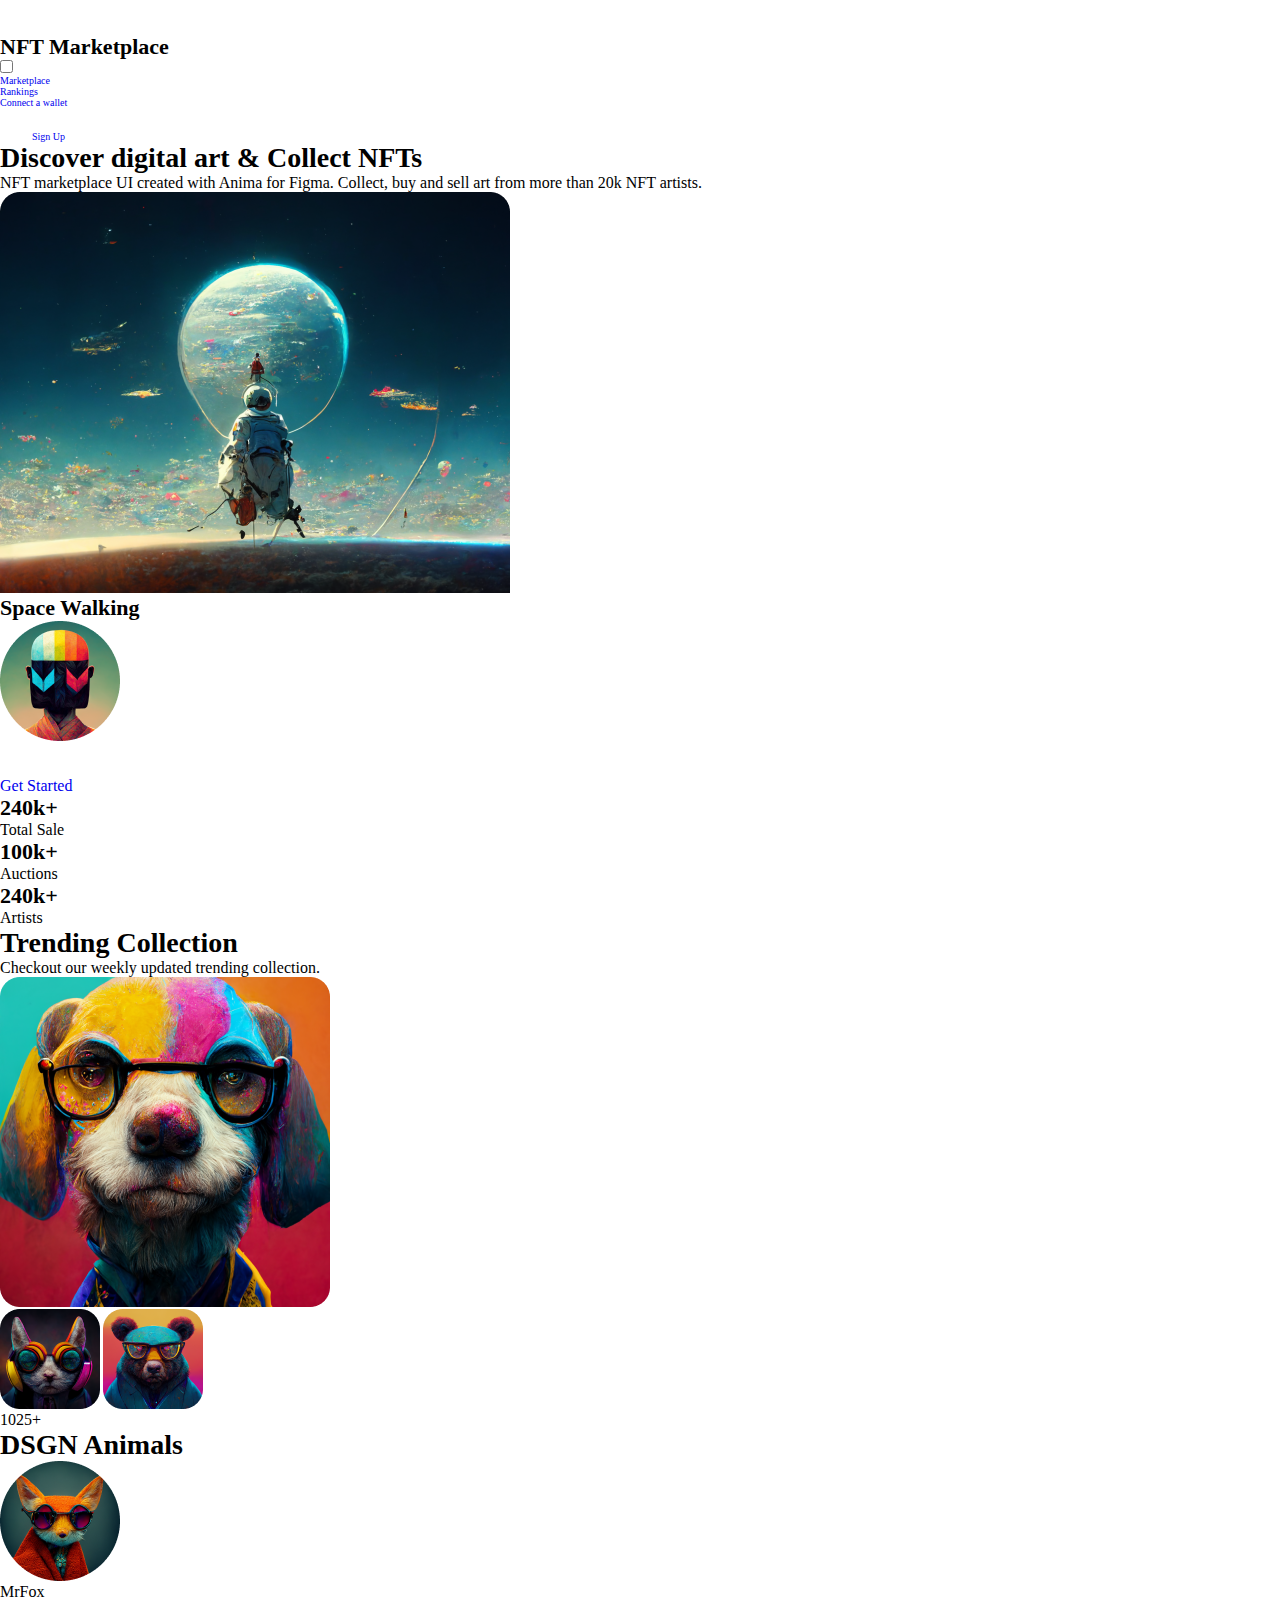
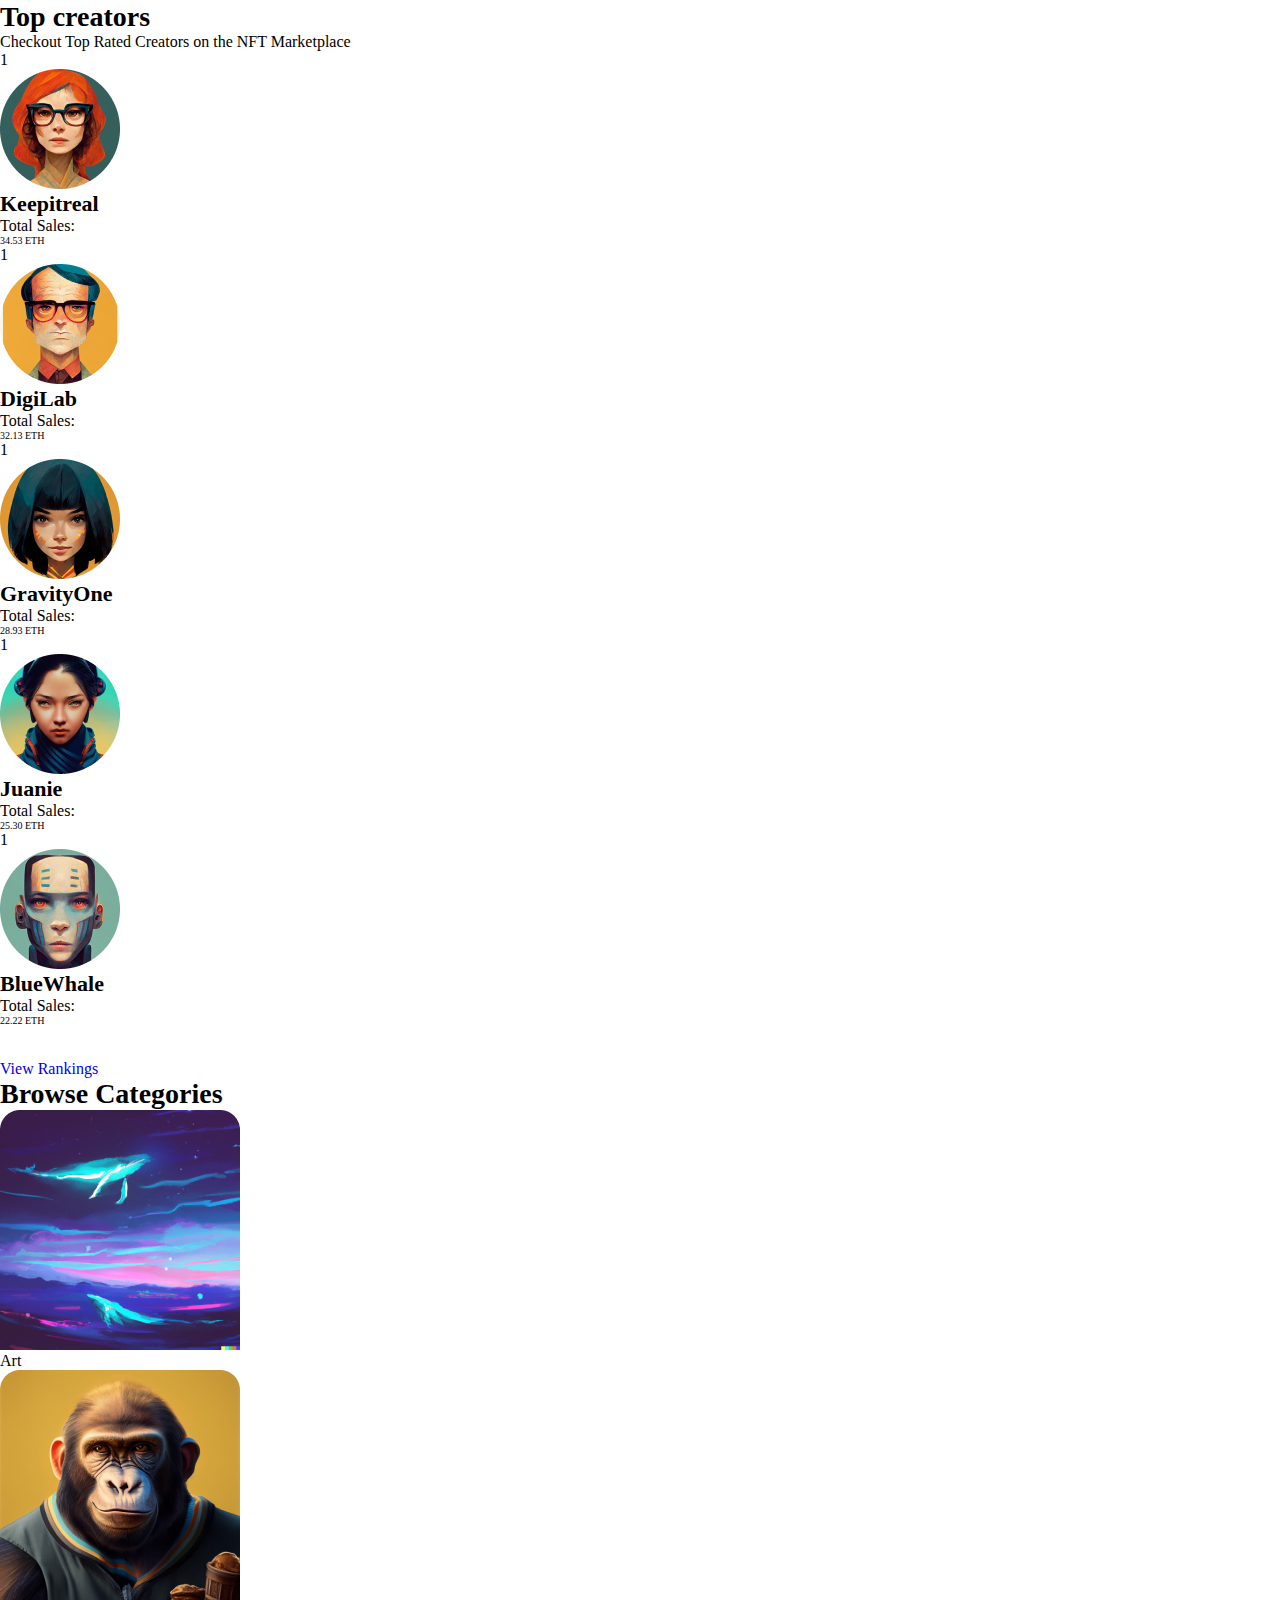
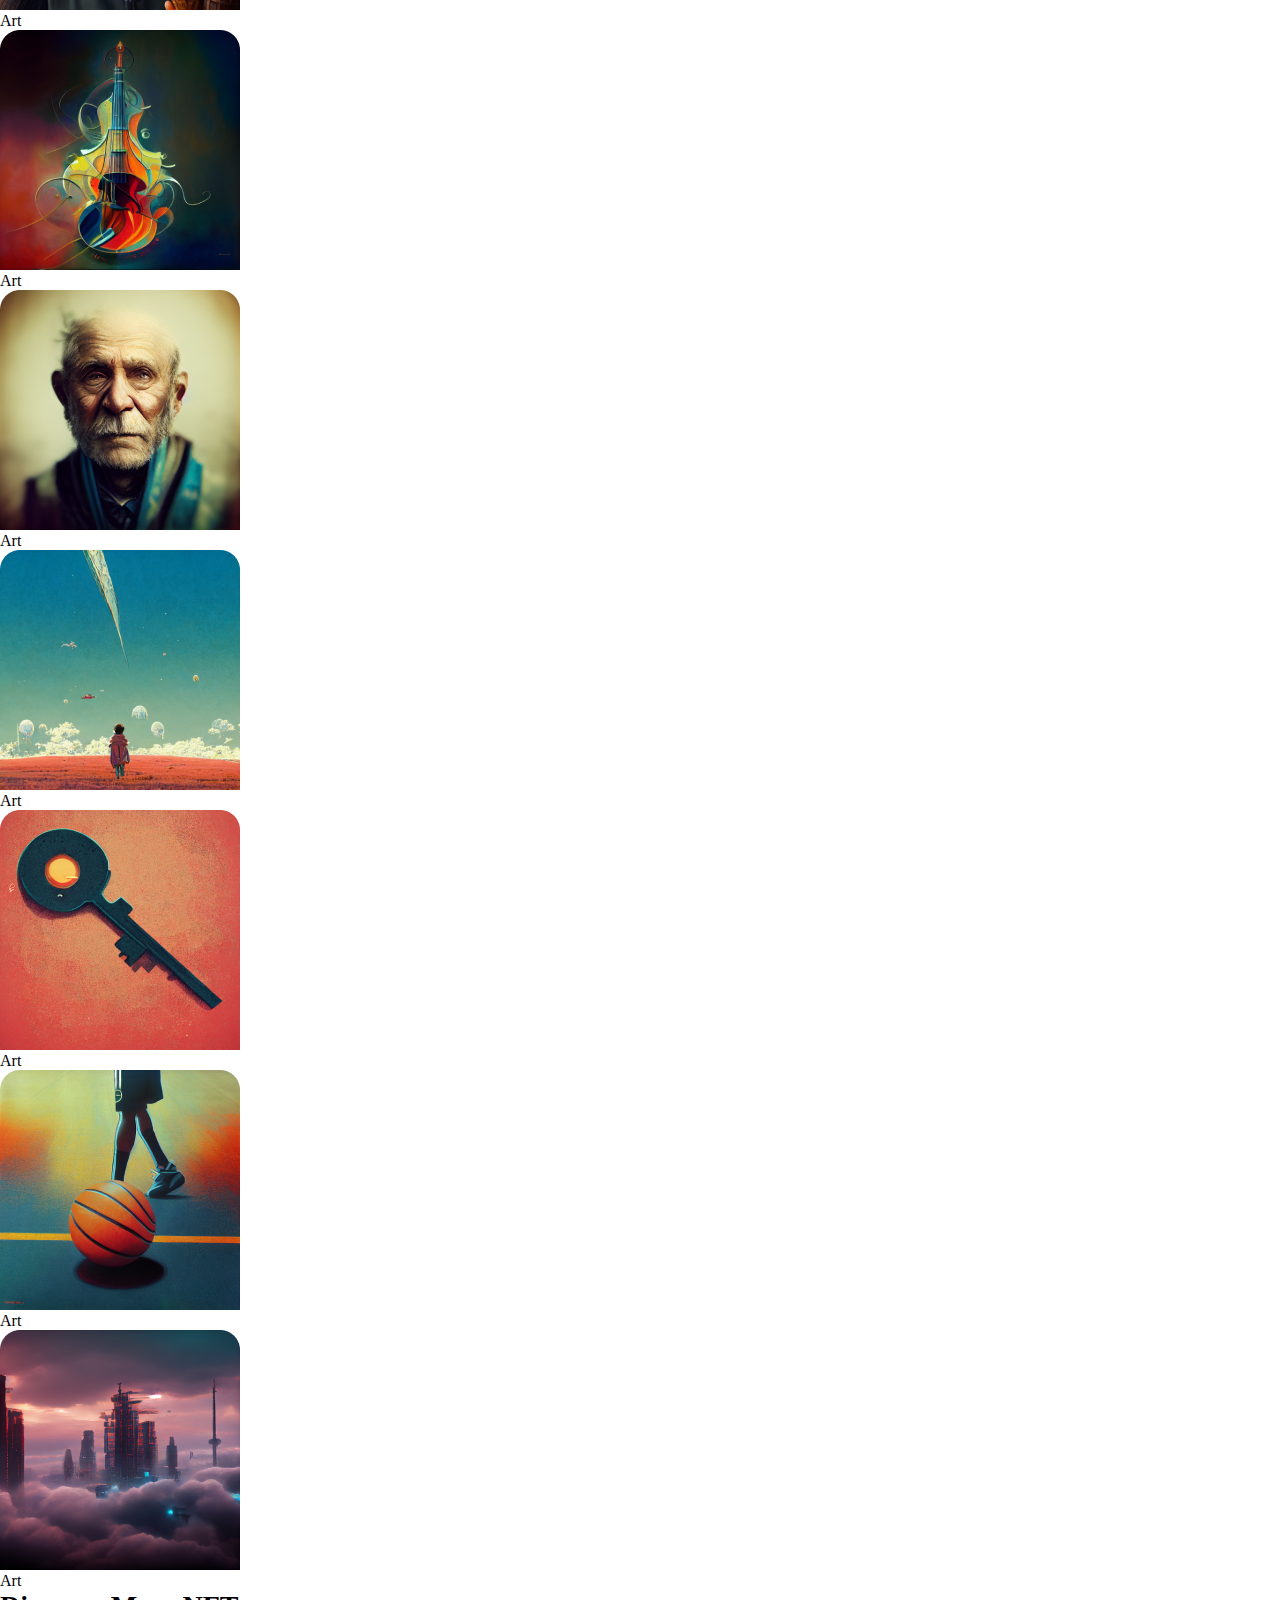
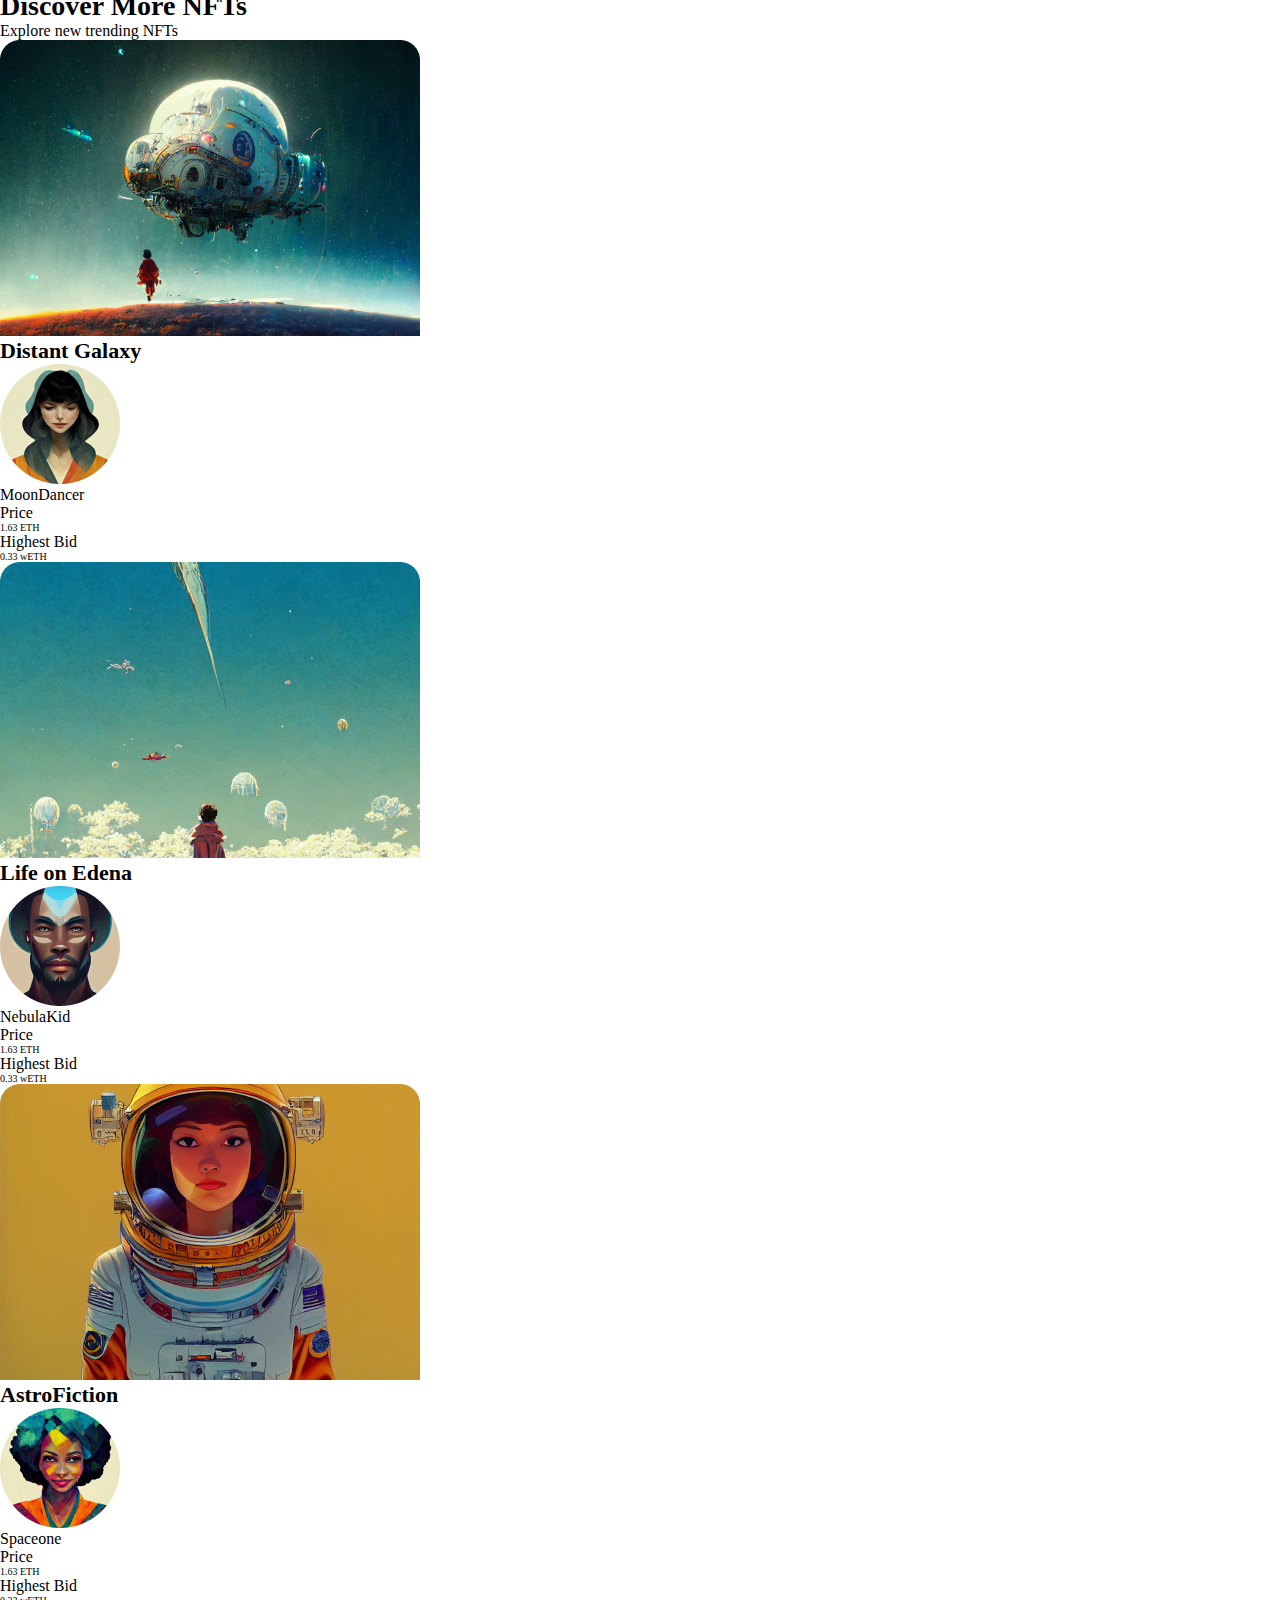
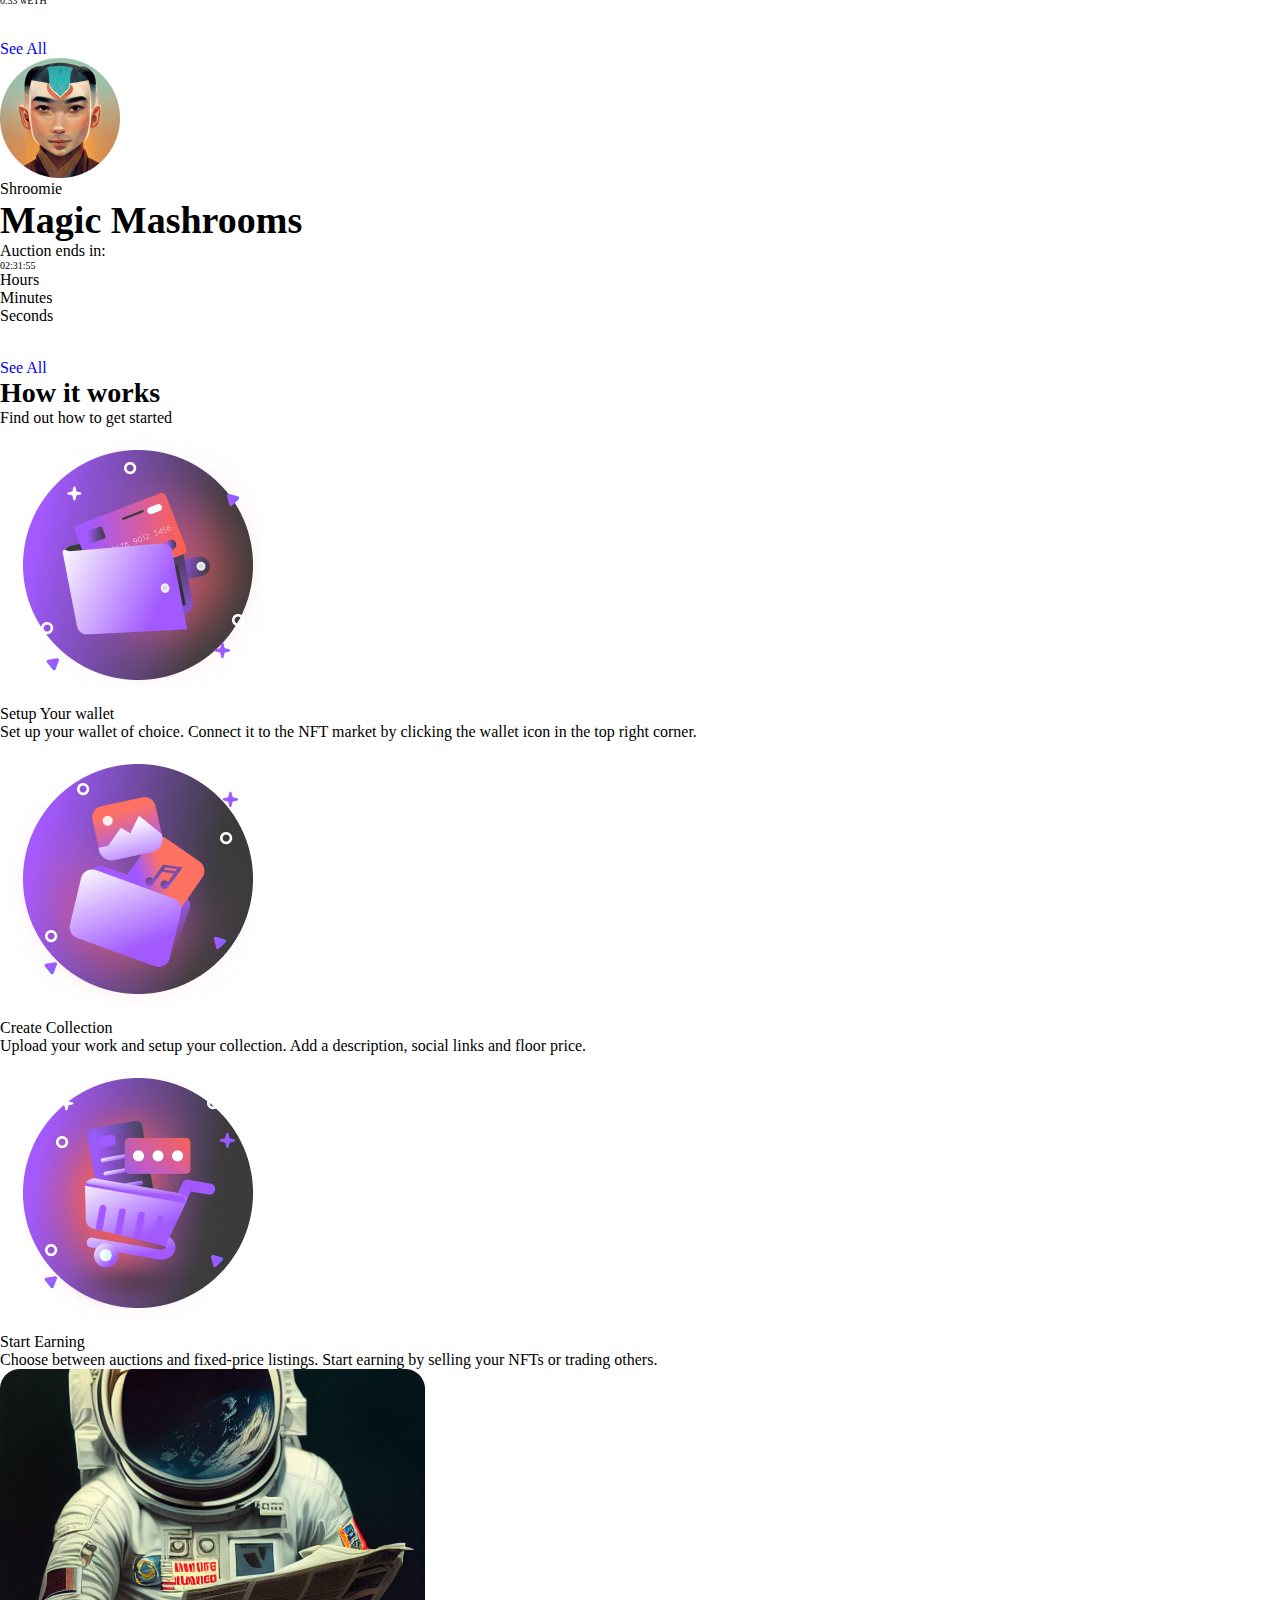
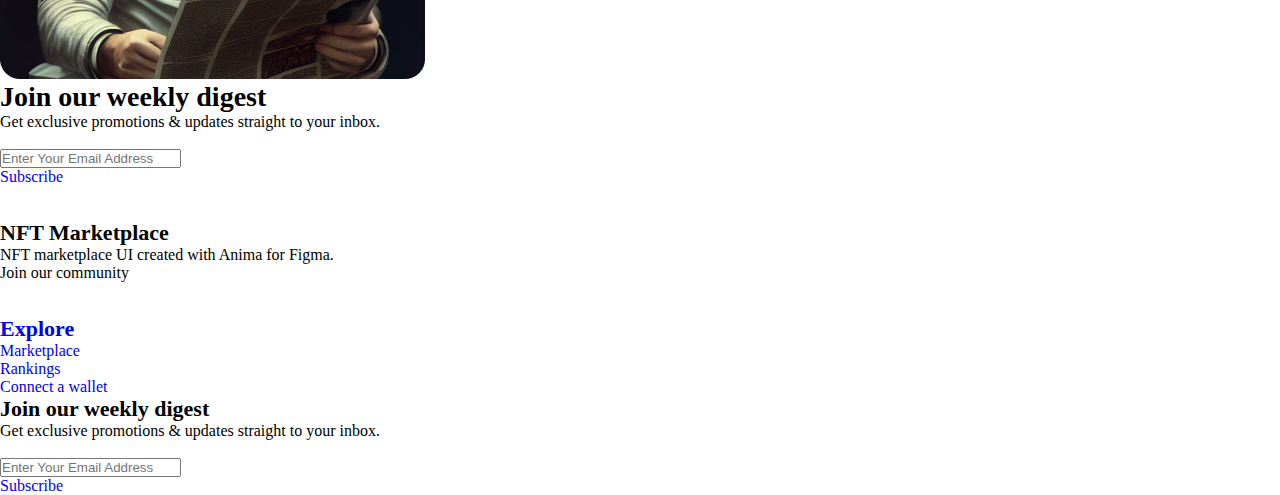
==== index.html @ ece4a0d5 "first commit" ====
<!DOCTYPE html>
<html lang="pt-BR">
<head>
    <meta charset="UTF-8">
    <meta name="viewport" content="width=device-width, initial-scale=1.0">
    <link rel="stylesheet" href="./src/css/reset.css">
    <link rel="stylesheet" href="./src/css/variables.css">
    <link rel="stylesheet" href="./src/css/responsive.css">
    <link rel="stylesheet" href="./src/css/style.css">
    <title>NFT Marketplace by Carlaibe.dev</title>
</head>
<body>
    <main>
        <header class="header">
            <div>
                <img src="./src/images/icon-storefront.png" alt="ícone caixa de mercado">
                <h5>NFT Marketplace</h5>
            </div>
            <nav>
                <input type="checkbox" id="menu-hamburguer" />
                <label for="menu-hamburguer">
                  <div class="menu">
                    <span class="hamburguer"></span>
                  </div>
                </label>
                <ul>
                  <li><a href="#marketplace">Marketplace</a></li>
                  <li><a href="#rankings">Rankings</a></li>
                  <li><a href="#wallet">Connect a wallet</a></li>
                  <li><a href="#"><img src="./src/images/icon-user.png" alt="usuário">Sign Up</a></li>
                </ul>
            </nav>
        </header>
        <article class="hero">
            <div class="title">
                <h4>Discover digital art & Collect NFTs</h4>
                <p>NFT marketplace UI created with Anima for Figma. Collect, buy and sell art from more than 20k NFT artists.</p>
            </div>
            <div class="placeholder">
                <img src="./src/images/img-hero-section.png" alt="imagem de um herói">
                <div>
                    <h5>Space Walking</h5>
                    <div>
                        <img src="./src/images/avatar-14.png" alt="avatar">
                    </div>
                </div>
            </div>
            <div>
                <a href="#"><img src="./src/images/icon-rocket-launch.png" alt="foguete"><p>Get Started</p></a>
                <div>
                    <div>
                        <h5>240k+</h5>
                        <p>Total Sale</p>
                    </div>
                    <div>
                        <h5>100k+</h5>
                        <p>Auctions</p>
                    </div>
                    <div>
                        <h5>240k+</h5>
                        <p>Artists</p>
                    </div>
                </div>
            </div>
        </article>
        <article class="trending">
            <div>
                <h4>Trending Collection</h4>
                <p>Checkout our weekly updated trending collection.</p>
            </div>
            <section>
                <div>
                    <img src="./src/images/img- trending-section-1.png" alt="nft cãozinho">
                    <div>
                        <img src="./src/images/img- trending-section-1-1.png" alt="nft gatinho">
                        <img src="./src/images/img- trending-section-1-2.png" alt="nft ursinho">
                        <p>1025+</p>
                    </div>
                    <h4>DSGN Animals</h4>
                    <div>
                        <img src="./src/images/avatar-06.png" alt="nft raposa">
                        <p>MrFox</p>
                    </div>
                </div>
            </section>
        </article>
        <article class="creators">
            <div>
                <h4>Top creators</h4>
                <p>Checkout Top Rated Creators on the NFT Marketplace</p>
            </div>
            <section>
                <div>
                    <p>1</p>
                    <img src="./src/images/avatar-01.png" alt="avatar mulher ruiva">
                    <div>
                        <h5>Keepitreal</h5>
                        <p>Total Sales:</p><span>34.53 ETH</span>
                </div>
                <div>
                    <p>1</p>
                    <img src="./src/images/avatar-02.png" alt="avatar homem de óculos">
                    <div>
                        <h5>DigiLab</h5>
                        <p>Total Sales:</p><span>32.13 ETH</span>
                </div>
                <div>
                    <p>1</p>
                    <img src="./src/images/avatar-03.png" alt="avatar mulher cabelo verde">
                    <div>
                        <h5>GravityOne</h5>
                        <p>Total Sales:</p><span>28.93 ETH</span>
                </div>
                <div>
                    <p>1</p>
                    <img src="./src/images/avatar-04.png" alt="avatar mulher asiática">
                    <div>
                        <h5>Juanie</h5>
                        <p>Total Sales:</p><span>25.30 ETH</span>
                </div>
                <div>
                    <p>1</p>
                    <img src="./src/images/avatar-05.png" alt="avatar homem cibernético">
                    <div>
                        <h5>BlueWhale</h5>
                        <p>Total Sales:</p><span>22.22 ETH</span>
                </div>
                <a href="#"><img src="./src/images/icon-rocket-launch.png" alt="foguete"><p>View Rankings</p></a>
            </section>
        </article>
        <article class="categories">
            <h4>Browse Categories</h4>
            <div>
                <div>
                    <img src="./src/images/img-categories-art.png" alt="arte com baleias">
                    <img src="./src/images/icon-paint-brush.png" alt="icon de pincel">
                    <p>Art</p>
                </div>
                <div>
                    <img src="./src/images/img-categories-collectibles.png" alt="arte com um macaco">
                    <img src="./src/images/icon-swatches.png" alt="icon de tags">
                    <p>Art</p>
                </div>
                <div>
                    <img src="./src/images/img-categories-music.png" alt="arte com violino">
                    <img src="./src/images/icon-music-notes.png" alt="icon de nota musical">
                    <p>Art</p>
                </div>
                <div>
                    <img src="./src/images/img-categories-photography.png" alt="arte com uma fotografia qualquer">
                    <img src="./src/images/icon-camera.png" alt="icon de camera">
                    <p>Art</p>
                </div>
                <div>
                    <img src="./src/images/img-categories-video.png" alt="arte com uma paisagem com céu azul">
                    <img src="./src/images/icon-video-camera.png" alt="icon de camera de video">
                    <p>Art</p>
                </div>
                <div>
                    <img src="./src/images/img-categories-utility.png" alt="arte com uma chave">
                    <img src="./src/images/icon-magic-wand.png" alt="icon de varinha mágica">
                    <p>Art</p>
                </div>
                <div>
                    <img src="./src/images/img-categories-sport.png" alt="arte com basket">
                    <img src="./src/images/icon-basketball.png" alt="icon de bola de basket">
                    <p>Art</p>
                </div>
                <div>
                    <img src="./src/images/img-categories-virtual-worlds.png" alt="arte com outra dimensão">
                    <img src="./src/images/icon-planet.png" alt="icon de um planeta">
                    <p>Art</p>
                </div>
            </div>
        </article>
        <article class="discover">
            <h4>Discover More NFTs</h4>
            <p>Explore new trending NFTs</p>
            <section>
                <div>
                    <img src="./src/images/img-discover-1.png" alt="foto de uma nave espacial">
                    <h5>Distant Galaxy</h5>
                    <div>
                        <img src="./src/images/avatar-16.png" alt="mulher de capuz">
                        <p>MoonDancer</p>
                    </div>
                    <div>
                        <div>
                            <p class="caption">Price</p>
                            <span>1.63 ETH</span>
                        </div>
                        <div>
                            <p class="caption">Highest Bid</p>
                            <span>0.33 wETH</span>
                        </div>
                    </div>
                </div>
                <div>
                    <img src="./src/images/img-discover-2.png" alt="foto de um céu para o espaço">
                    <h5>Life on Edena</h5>
                    <div>
                        <img src="./src/images/avatar-10.png" alt="homen negro">
                        <p>NebulaKid</p>
                    </div>
                    <div>
                        <div>
                            <p class="caption">Price</p>
                            <span>1.63 ETH</span>
                        </div>
                        <div>
                            <p class="caption">Highest Bid</p>
                            <span>0.33 wETH</span>
                        </div>
                    </div>
                </div>
                <div>
                    <img src="./src/images/img-discover-3.png" alt="foto de uma astronauta">
                    <h5>AstroFiction</h5>
                    <div>
                        <img src="./src/images/avatar-15.png" alt="mulher de cabelo afro">
                        <p>Spaceone</p>
                    </div>
                    <div>
                        <div>
                            <p class="caption">Price</p>
                            <span>1.63 ETH</span>
                        </div>
                        <div>
                            <p class="caption">Highest Bid</p>
                            <span>0.33 wETH</span>
                        </div>
                    </div>
                </div>
            </section>
            <a href="#"><img src="./src/images/icon-eye.png" alt="icon olho aberto"><p>See All</p></a>
        </article>
        <article class="highlight">
            <div>
                <img src="./src/images/avatar-07.png" alt="homem monge">
                <p>Shroomie</p>
            </div>
            <h3>Magic Mashrooms</h3>
            <div class="cronometer">
                <p class="caption">Auction ends in:</p>
                <div class="timer" id="timer">02:31:55</div>
                <div>
                    <p class="caption">Hours</p>
                    <p class="caption">Minutes</p>
                    <p class="caption">Seconds</p>
                </div>
            </div>
            <a href="#"><img src="./src/images/icon-eye.png" alt="icon olho aberto"><p>See All</p></a>
        </article>
        <article class="works">
            <h4>How it works</h4>
            <p>Find out how to get started</p>
            <div class="cards">
                <img src="./src/images/icon-card-setup-wallet.png" alt="icon do wallet">
                <div>
                    <p>Setup Your wallet</p>
                    <p class="caption">Set up your wallet of choice. Connect it to the NFT market by clicking the wallet icon in the top right corner.</p>
                </div>
            </div>
            <div class="cards">
                <img src="./src/images/icon-card-create-collection.png" alt="icon de collections">
                <div>
                    <p>Create Collection</p>
                    <p class="caption">Upload your work and setup your collection. Add a description, social links and floor price.</p>
                </div>
            </div>
            <div class="cards">
                <img src="./src/images/icon-card-start-earning.png" alt="icon de ganhos">
                <div>
                    <p>Start Earning</p>
                    <p class="caption">Choose between auctions and fixed-price listings. Start earning by selling your NFTs or trading others.</p>
                </div>
            </div>
        </article>
        <article class="subscribe">
            <section>
                <img src="./src/images/img-subscrite.png" alt="um astronauta lendo jornal">
                <div>
                    <h4>Join our weekly digest</h4>
                    <p>Get exclusive promotions & updates straight to your inbox.</p>
                    <input type="text" placeholder="Enter Your Email Address">
                    <a href="#"><img src="./src/images/icon-envelope-simple.png" alt="icon de envelope"><p>Subscribe</p></a>
                </div>
            </section>
        </article>
        <footer>
            <section>
                <div>
                    <div>
                        <img src="./src/images/icon-storefront.png" alt="ícone caixa de mercado">
                        <h5>NFT Marketplace</h5>
                    </div>
                    <p>NFT marketplace UI created with Anima for Figma.</p>
                    <p>Join our community</p>
                    <div>
                        <img src="./src/images/icon-discord-logo.png" alt="icon do discord">
                        <img src="./src/images/icon-youtube-logo.png" alt="icon do youtube">
                        <img src="./src/images/icon-twitter-logo.png" alt="icon do twitter">
                        <img src="./src/images/icon-instagram-logo.png" alt="icon do instagram">
                    </div>
                </div>
                <div>
                    <a href="#"><h5>Explore</h5></a>
                    <a href="#"><p>Marketplace</p></a>
                    <a href="#"><p>Rankings</p></a>
                    <a href="#"><p>Connect a wallet</p></a>
                </div>
                <div>
                    <h5>Join our weekly digest</h5>
                    <p>Get exclusive promotions & updates straight to your inbox.</p>
                    <input type="text" placeholder="Enter Your Email Address">
                    <a href="#"><img src="./src/images/icon-envelope-simple.png" alt="icon de envelope"><p>Subscribe</p></a>
                </div>
            </section>
        </footer>
    </main>
    <script type="module" src="./src/js/index.js"></script>
</body>
</html>
---- src/css/variables.css ----
:root{
    --Gray-100: #2B2B2B;
    --Gray-200: #3B3B3B;
    --Gray-300: #858584;
    --White: #FFFFFF;
    --Purple: #A259FF;
    --Work-Sans: "Work Sans", serif;
    --Space-Mono: "Space Mono", serif;
    --Font-H1: 6.7rem;
    --Font-H2: 5.1rem;
    --Font-H3: 3.8rem;
    --Font-H4: 2.8rem;
    --Font-H5: 2.2rem;
    --Font-Base: 1.6rem;
    --Font-Caption: 1.2rem;
}
html{
    font-size: 62.5%;
}
html h1{
    font-size: var(--Font-H1);
}
html h2{
    font-size: var(--Font-H2);
}
html h3{
    font-size: var(--Font-H3);
}
html h4{
    font-size: var(--Font-H4);
}
html h5{
    font-size: var(--Font-H5);
}
html p{
    font-size: var(--Font-Base);
}
html p .caption{
    font-size: var(--Font-Caption);
}
---- src/css/responsive.css ----
@media (max-width: 1024px){
    body .header .menu{
        display: block;
    }
    body .header nav ul{
        display: none;
    }
    body .header input:checked ~ ul{
        display: block;
    }
    body .header nav{
        position: absolute;
        top: 8px;
        right: 20px;
        z-index: 1;
    }
    body .header nav ul{
        width: 200px;
        background-color: var(--Gray-300);
        padding: 20px;
    }
    body .header .download:hover{
        background-color: var(--Gray-50);
    }
    body .header nav ul a{
        display: block;
        padding: 20px;
        text-align: center;
    }
}
---- src/css/style.css ----
@import url('https://fonts.googleapis.com/css2?family=Space+Mono:ital,wght@0,400;0,700;1,400;1,700&family=Work+Sans:ital,wght@0,100..900;1,100..900&display=swap');
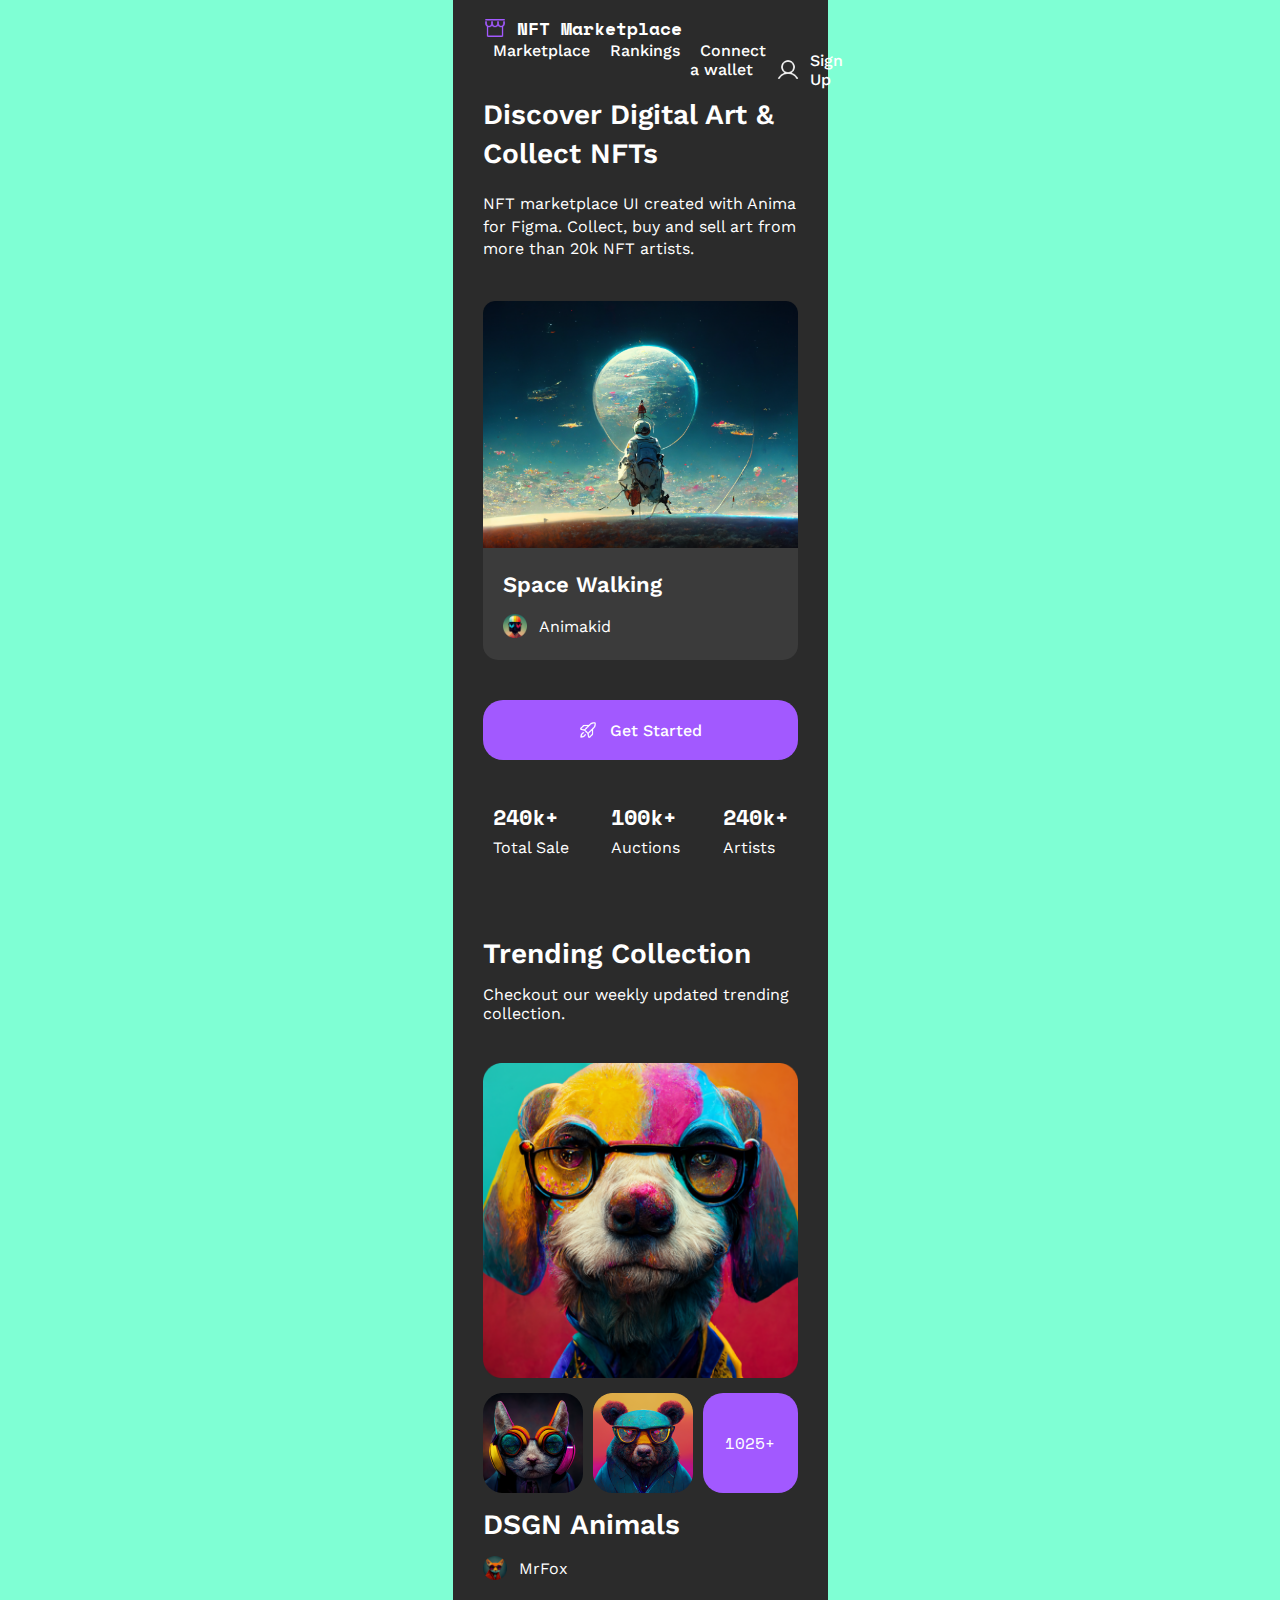
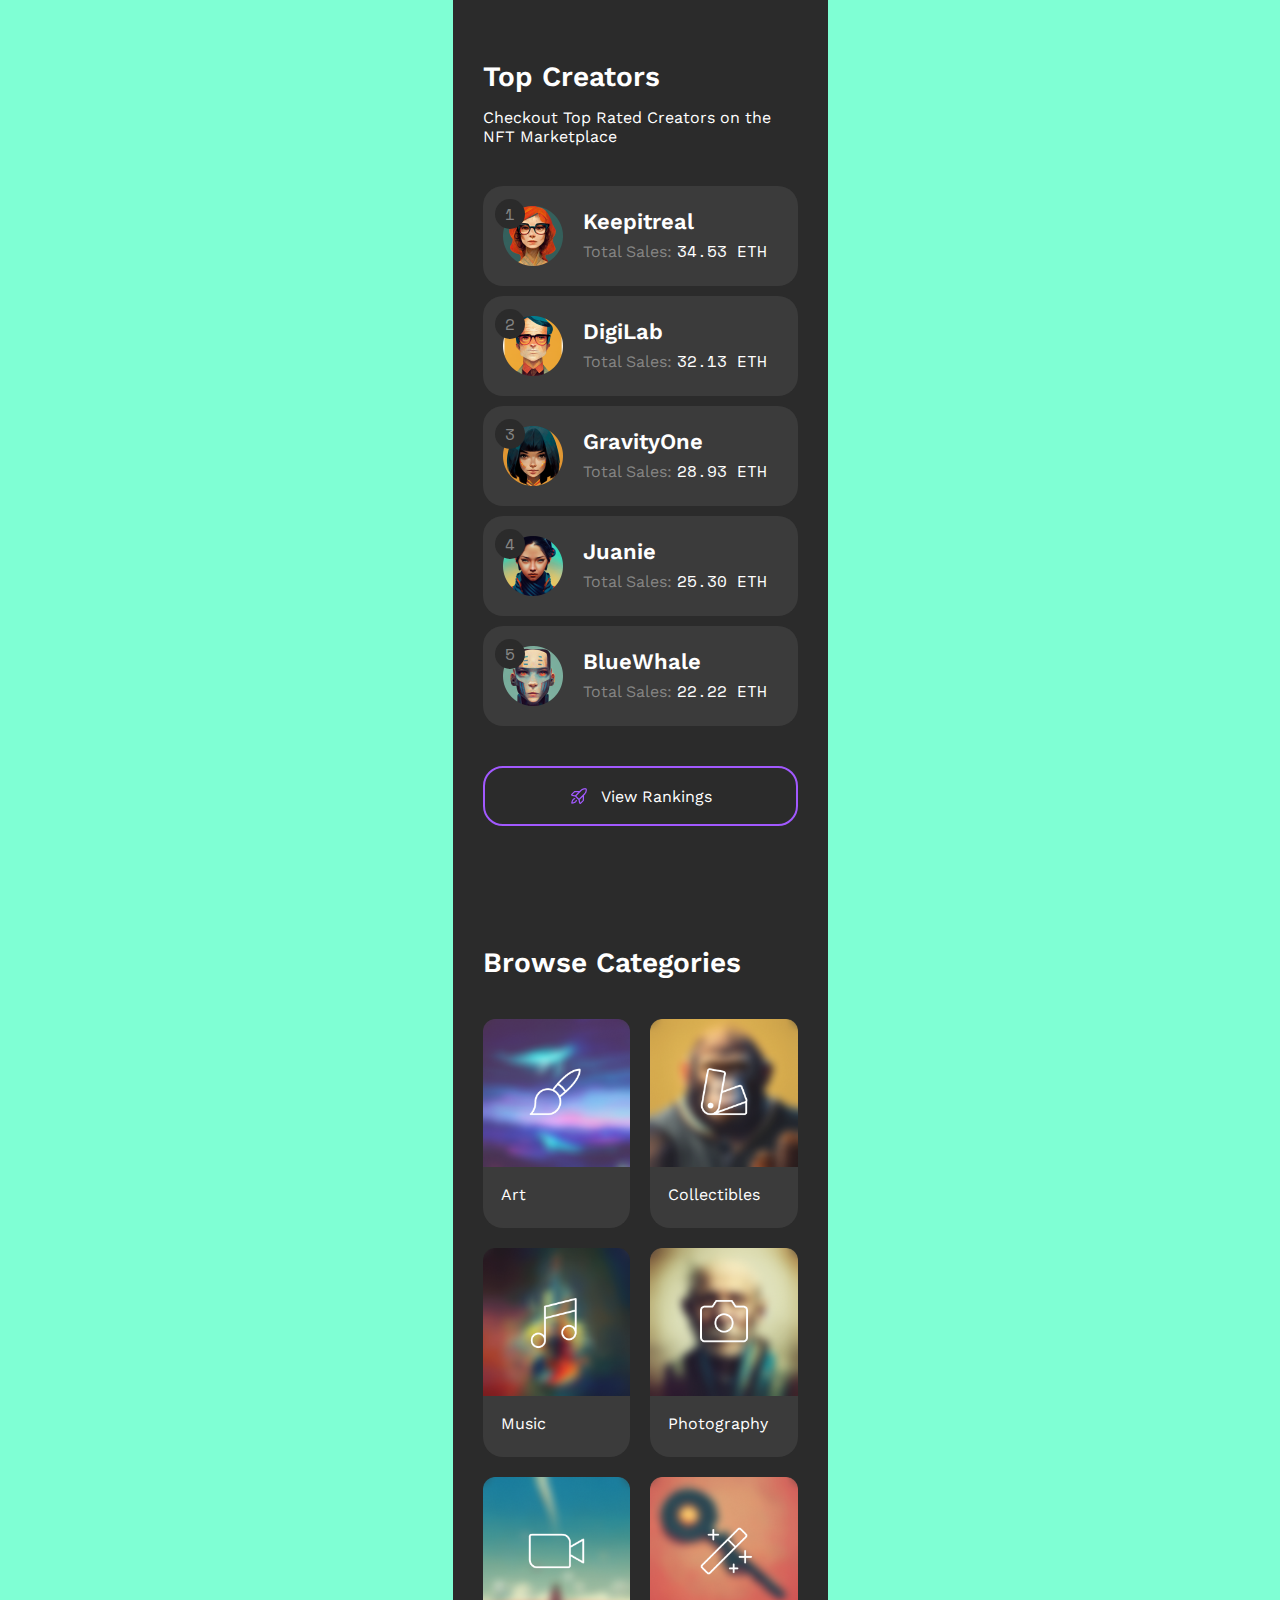
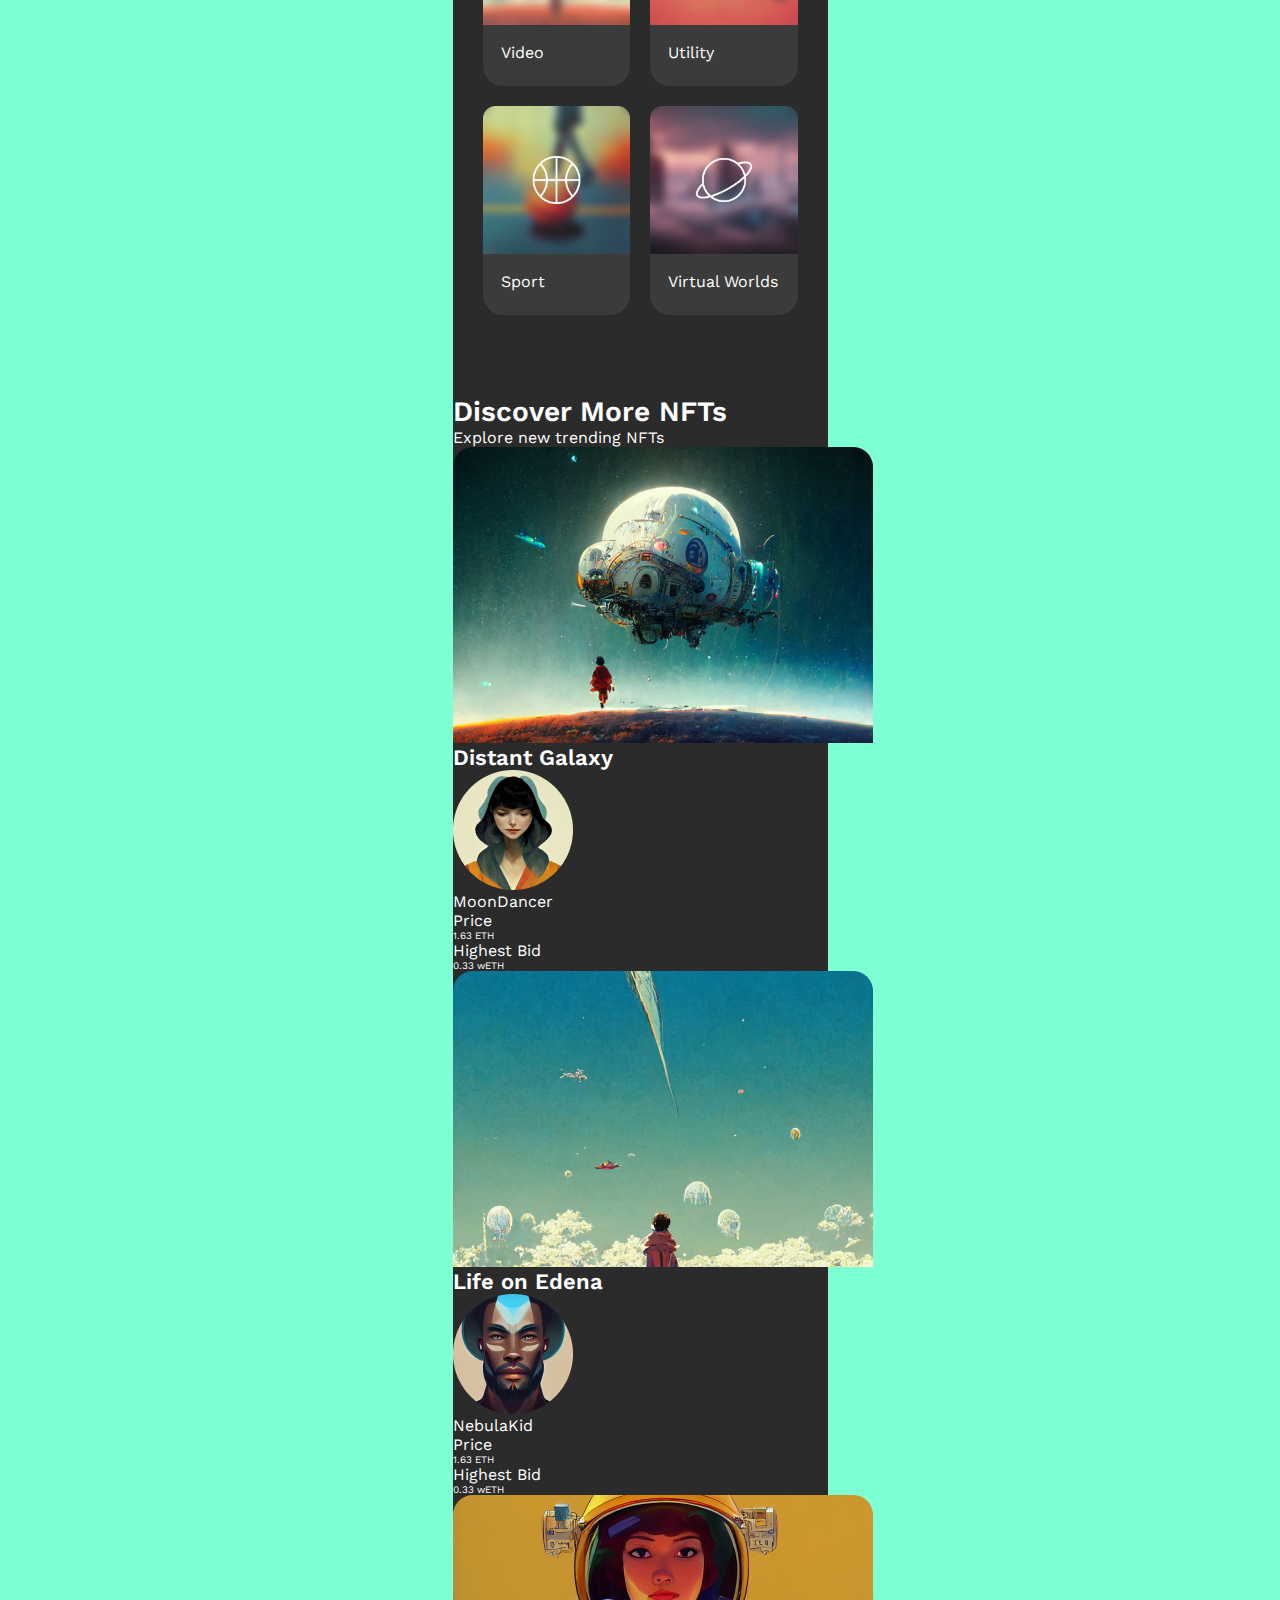
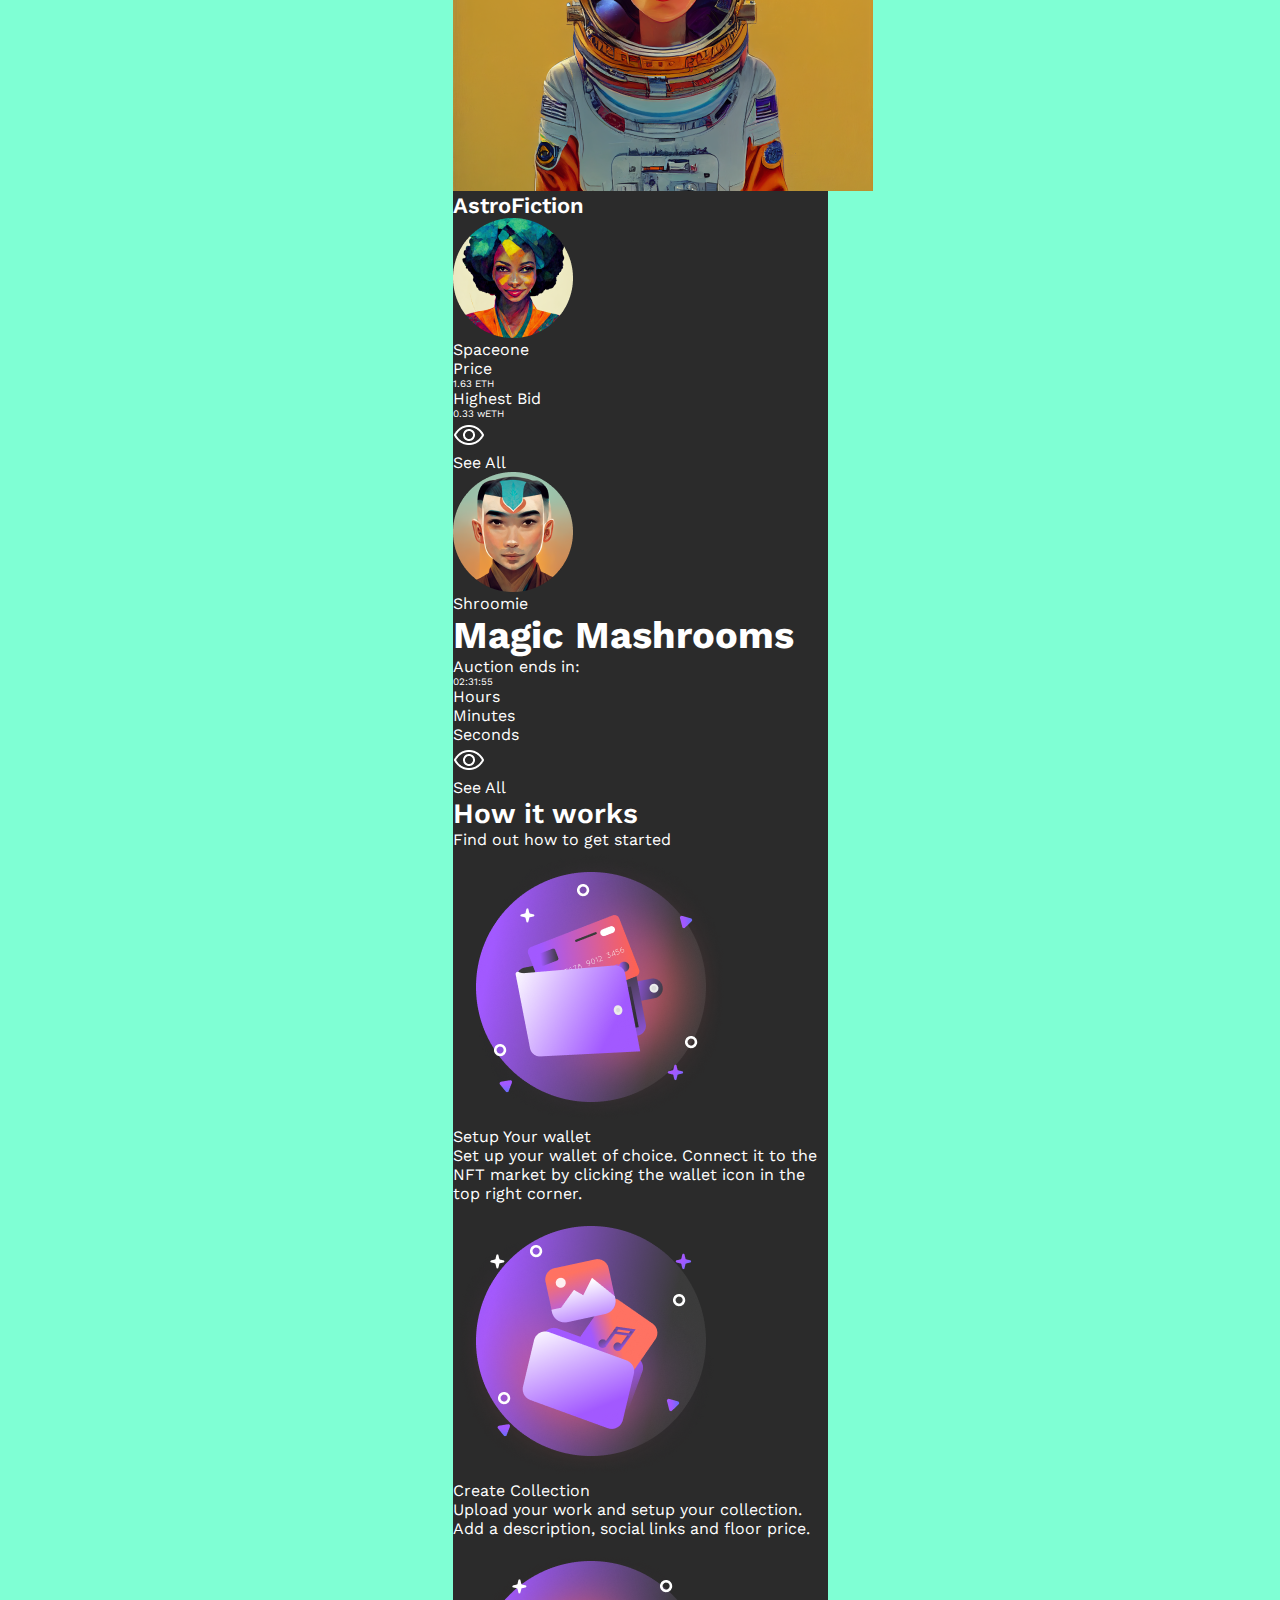
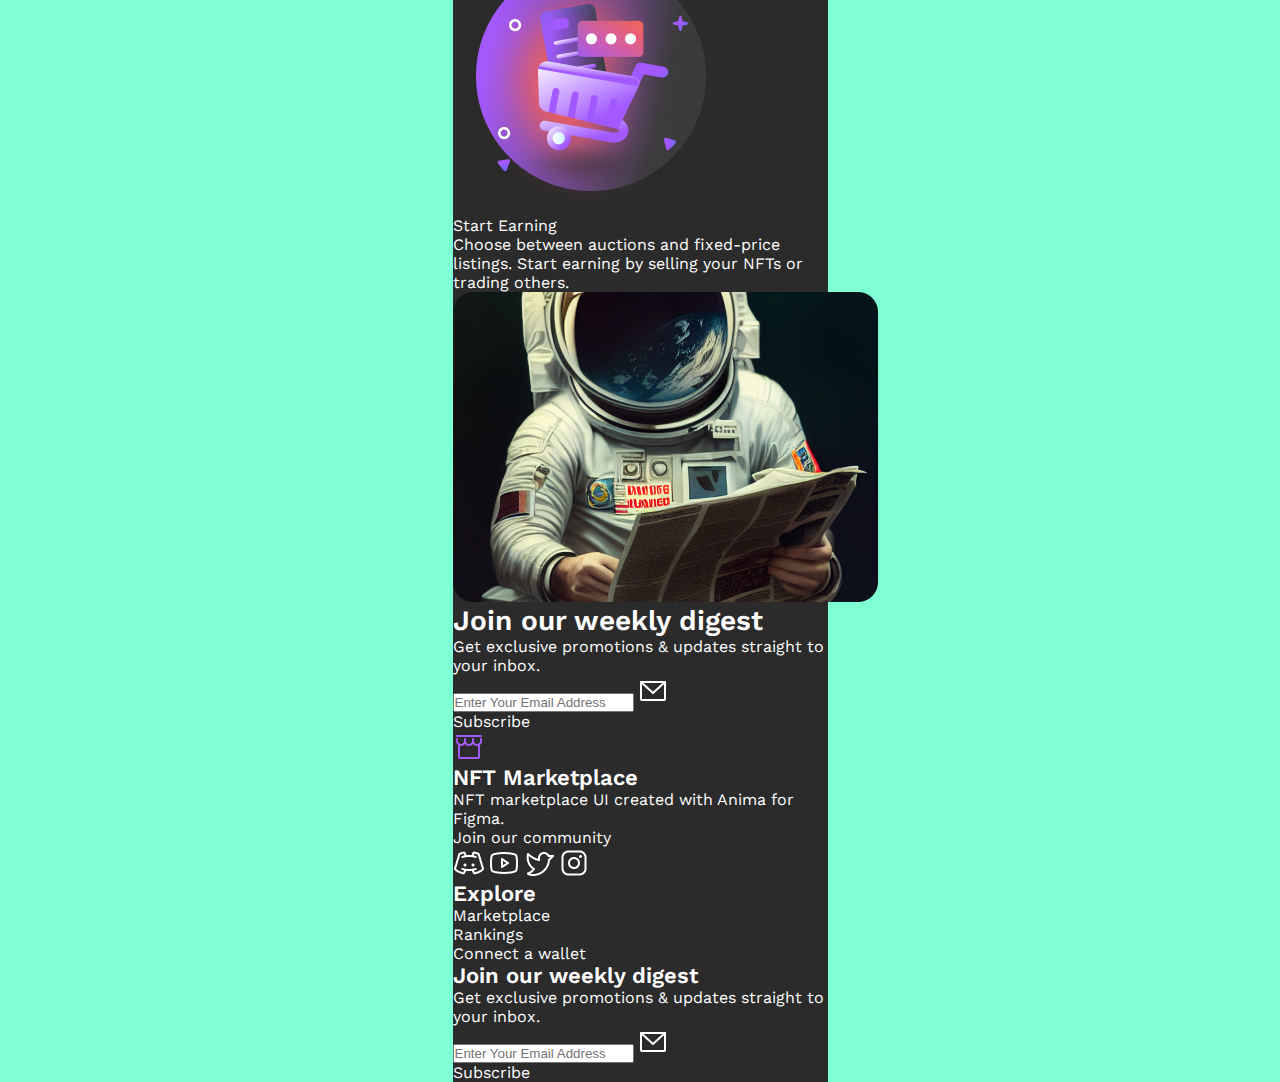
==== commit d08b461a: "ajustes no css first mobile" ====
--- a/index.html
+++ b/index.html
@@ -6,6 +6,7 @@
     <link rel="stylesheet" href="./src/css/reset.css">
     <link rel="stylesheet" href="./src/css/variables.css">
     <link rel="stylesheet" href="./src/css/responsive.css">
+    <link rel="stylesheet" href="./src/css/menu.css">
     <link rel="stylesheet" href="./src/css/style.css">
     <title>NFT Marketplace by Carlaibe.dev</title>
 </head>
@@ -27,27 +28,28 @@
                   <li><a href="#marketplace">Marketplace</a></li>
                   <li><a href="#rankings">Rankings</a></li>
                   <li><a href="#wallet">Connect a wallet</a></li>
-                  <li><a href="#"><img src="./src/images/icon-user.png" alt="usuário">Sign Up</a></li>
+                  <li><a href="#" class="sing-up"><img src="./src/images/icon-user.png" alt="usuário">Sign Up</a></li>
                 </ul>
             </nav>
         </header>
         <article class="hero">
             <div class="title">
-                <h4>Discover digital art & Collect NFTs</h4>
+                <h4>Discover Digital Art & Collect NFTs</h4>
                 <p>NFT marketplace UI created with Anima for Figma. Collect, buy and sell art from more than 20k NFT artists.</p>
             </div>
             <div class="placeholder">
                 <img src="./src/images/img-hero-section.png" alt="imagem de um herói">
-                <div>
+                <div class="placeholder-bottom">
                     <h5>Space Walking</h5>
                     <div>
                         <img src="./src/images/avatar-14.png" alt="avatar">
-                    </div>
-                </div>
-            </div>
-            <div>
+                        <p>Animakid</p>
+                    </div>
+                </div>
+            </div>
+            <div class="statistics">
                 <a href="#"><img src="./src/images/icon-rocket-launch.png" alt="foguete"><p>Get Started</p></a>
-                <div>
+                <div class="numbers">
                     <div>
                         <h5>240k+</h5>
                         <p>Total Sale</p>
@@ -64,20 +66,20 @@
             </div>
         </article>
         <article class="trending">
-            <div>
+            <div class="trending-title">
                 <h4>Trending Collection</h4>
                 <p>Checkout our weekly updated trending collection.</p>
             </div>
-            <section>
-                <div>
+            <section class="trending-options">
+                <div class="trending-options-container">
                     <img src="./src/images/img- trending-section-1.png" alt="nft cãozinho">
-                    <div>
+                    <div class="trending-options-smalls">
                         <img src="./src/images/img- trending-section-1-1.png" alt="nft gatinho">
                         <img src="./src/images/img- trending-section-1-2.png" alt="nft ursinho">
                         <p>1025+</p>
                     </div>
                     <h4>DSGN Animals</h4>
-                    <div>
+                    <div class="trending-options-autor">
                         <img src="./src/images/avatar-06.png" alt="nft raposa">
                         <p>MrFox</p>
                     </div>
@@ -85,91 +87,88 @@
             </section>
         </article>
         <article class="creators">
-            <div>
-                <h4>Top creators</h4>
+            <div class="creators-title">
+                <h4>Top Creators</h4>
                 <p>Checkout Top Rated Creators on the NFT Marketplace</p>
             </div>
             <section>
-                <div>
-                    <p>1</p>
+                <div class="creators-contains">
+                    <p class="number">1</p>
                     <img src="./src/images/avatar-01.png" alt="avatar mulher ruiva">
                     <div>
                         <h5>Keepitreal</h5>
-                        <p>Total Sales:</p><span>34.53 ETH</span>
-                </div>
-                <div>
-                    <p>1</p>
+                        <p>Total Sales: <span>34.53 ETH</span></p>
+                    </div>
+                </div>
+                <div class="creators-contains">
+                    <p class="number">2</p>
                     <img src="./src/images/avatar-02.png" alt="avatar homem de óculos">
                     <div>
                         <h5>DigiLab</h5>
-                        <p>Total Sales:</p><span>32.13 ETH</span>
-                </div>
-                <div>
-                    <p>1</p>
+                        <p>Total Sales: <span>32.13 ETH</span></p>
+                    </div>
+                </div>
+                <div class="creators-contains">
+                    <p class="number">3</p>
                     <img src="./src/images/avatar-03.png" alt="avatar mulher cabelo verde">
                     <div>
                         <h5>GravityOne</h5>
-                        <p>Total Sales:</p><span>28.93 ETH</span>
-                </div>
-                <div>
-                    <p>1</p>
+                        <p>Total Sales: <span>28.93 ETH</span></p>
+                    </div>
+                </div>
+                <div class="creators-contains">
+                    <p class="number">4</p>
                     <img src="./src/images/avatar-04.png" alt="avatar mulher asiática">
                     <div>
                         <h5>Juanie</h5>
-                        <p>Total Sales:</p><span>25.30 ETH</span>
-                </div>
-                <div>
-                    <p>1</p>
+                        <p>Total Sales: <span>25.30 ETH</span></p>
+                    </div>
+                </div>
+                <div class="creators-contains">
+                    <p class="number">5</p>
                     <img src="./src/images/avatar-05.png" alt="avatar homem cibernético">
                     <div>
                         <h5>BlueWhale</h5>
-                        <p>Total Sales:</p><span>22.22 ETH</span>
-                </div>
-                <a href="#"><img src="./src/images/icon-rocket-launch.png" alt="foguete"><p>View Rankings</p></a>
+                        <p>Total Sales: <span>22.22 ETH</span></p>
+                    </div>
+                </div>
+                <a href="#"><img src="./src/images/icon-rocket-launch-purple.png" alt="foguete"><p>View Rankings</p></a>
             </section>
         </article>
         <article class="categories">
             <h4>Browse Categories</h4>
-            <div>
-                <div>
+            <div class="categories-container">
+                <div class="categories-div">
                     <img src="./src/images/img-categories-art.png" alt="arte com baleias">
-                    <img src="./src/images/icon-paint-brush.png" alt="icon de pincel">
                     <p>Art</p>
                 </div>
-                <div>
+                <div class="categories-div">
                     <img src="./src/images/img-categories-collectibles.png" alt="arte com um macaco">
-                    <img src="./src/images/icon-swatches.png" alt="icon de tags">
-                    <p>Art</p>
-                </div>
-                <div>
+                    <p>Collectibles</p>
+                </div>
+                <div class="categories-div">
                     <img src="./src/images/img-categories-music.png" alt="arte com violino">
-                    <img src="./src/images/icon-music-notes.png" alt="icon de nota musical">
-                    <p>Art</p>
-                </div>
-                <div>
+                    <p>Music</p>
+                </div>
+                <div class="categories-div">
                     <img src="./src/images/img-categories-photography.png" alt="arte com uma fotografia qualquer">
-                    <img src="./src/images/icon-camera.png" alt="icon de camera">
-                    <p>Art</p>
-                </div>
-                <div>
+                    <p>Photography</p>
+                </div>
+                <div class="categories-div">
                     <img src="./src/images/img-categories-video.png" alt="arte com uma paisagem com céu azul">
-                    <img src="./src/images/icon-video-camera.png" alt="icon de camera de video">
-                    <p>Art</p>
-                </div>
-                <div>
+                    <p>Video</p>
+                </div>
+                <div class="categories-div">
                     <img src="./src/images/img-categories-utility.png" alt="arte com uma chave">
-                    <img src="./src/images/icon-magic-wand.png" alt="icon de varinha mágica">
-                    <p>Art</p>
-                </div>
-                <div>
+                    <p>Utility</p>
+                </div>
+                <div class="categories-div">
                     <img src="./src/images/img-categories-sport.png" alt="arte com basket">
-                    <img src="./src/images/icon-basketball.png" alt="icon de bola de basket">
-                    <p>Art</p>
-                </div>
-                <div>
+                    <p>Sport</p>
+                </div>
+                <div class="categories-div">
                     <img src="./src/images/img-categories-virtual-worlds.png" alt="arte com outra dimensão">
-                    <img src="./src/images/icon-planet.png" alt="icon de um planeta">
-                    <p>Art</p>
+                    <p>Virtual Worlds</p>
                 </div>
             </div>
         </article>
--- a/src/css/variables.css
+++ b/src/css/variables.css
@@ -28,9 +28,11 @@
 }
 html h4{
     font-size: var(--Font-H4);
+    font-weight: 600;
 }
 html h5{
     font-size: var(--Font-H5);
+    font-weight: 600;
 }
 html p{
     font-size: var(--Font-Base);
--- a/src/css/responsive.css
+++ b/src/css/responsive.css
@@ -16,11 +16,9 @@
     }
     body .header nav ul{
         width: 200px;
-        background-color: var(--Gray-300);
+        background-color: var(--Gray-200);
         padding: 20px;
-    }
-    body .header .download:hover{
-        background-color: var(--Gray-50);
+        border-radius: 10px;
     }
     body .header nav ul a{
         display: block;
--- a/src/css/menu.css
+++ b/src/css/menu.css
@@ -0,0 +1,68 @@
+.header nav ul{
+    display: flex;
+}
+.header nav ul li a{
+    font-size: 16px;
+    font-weight: 500;
+    padding: 10px;
+    transition: 0.3s;
+}
+.header nav ul li a:hover{
+    transform: scale(0.9);
+}
+.header .menu{
+    display: none;
+    width: 55px;
+    height: 55px;
+    align-self: flex-end;
+}
+.header nav label{
+    display: flex;
+    flex-direction: column;
+}
+.header .hamburguer{
+    background-color: var(--White);
+    position: relative;
+    display: block;
+    width: 25px;
+    height: 2px;
+    top: 20px;
+    transition: 0.5s ease-in-out;
+}
+.header .hamburguer:before,
+.header .hamburguer:after{
+    background-color: var(--White);
+    content: "";
+    display: block;
+    width: 70%;
+    height: 100%;
+    position: absolute;
+    transition: 0.2s ease-in-out;
+}
+.header .hamburguer:before{
+    top: -8px;
+}
+.header .hamburguer:after{
+    bottom: -8px;
+}
+.header input{
+    display: none;
+}
+.header input:checked ~label .hamburguer{
+    transform: rotate(45deg);
+}
+.header input:checked ~label .hamburguer:before{
+    transform: rotate(90deg);
+    top: 0;
+    width: 100%;
+}
+.header input:checked ~label .hamburguer:after{
+    transform: rotate(90deg);
+    bottom: 0;
+    width: 100%;
+}
+.header nav ul .sing-up{
+    display: flex;
+    align-items: center;
+    justify-content: center;
+}--- a/src/css/style.css
+++ b/src/css/style.css
@@ -1 +1,212 @@
 @import url('https://fonts.googleapis.com/css2?family=Space+Mono:ital,wght@0,400;0,700;1,400;1,700&family=Work+Sans:ital,wght@0,100..900;1,100..900&display=swap');
+body{
+    background-color: aquamarine;
+    color: var(--White);
+    font-family: var(--Work-Sans);
+    display: flex;
+    flex-direction: column;
+    align-items: center;
+}
+main{
+    width: 375px;
+    background-color: var(--Gray-100);
+}
+.header{
+    height: 55px;
+    padding: 15px 30px;
+}
+.header img{
+    width: 24px;
+    height: 24px;
+    margin-right: 10px;
+    color: var(--Gray-100);
+}
+.header div{
+    display: flex;
+    align-items: center;
+}
+.header h5{
+    font-family: var(--Space-Mono);
+    font-size: 1.8rem;
+}
+.hero{
+    display: flex;
+    flex-direction: column;
+    align-items: center;
+    padding: 40px 30px;
+}
+.hero .title h4, .hero .title p{
+    margin-bottom: 20px;
+    line-height: 1.4;
+}
+.hero .placeholder{
+    background-color: var(--Gray-200);
+    border-radius: 15px;
+    width: 315px;
+    margin: 20px 0 40px;
+}
+.hero .placeholder img{
+    width: 315px;
+}
+.hero .placeholder .placeholder-bottom{
+    height: 110px;
+    display: flex;
+    flex-direction: column;
+    justify-content: space-between;
+    padding: 22px 20px;
+    
+}
+.hero .placeholder .placeholder-bottom div{
+    display: flex;
+    align-items: center;
+}
+.hero .placeholder .placeholder-bottom div img{
+    width: 24px;
+    margin-right: 12px;
+}
+.hero .statistics a{
+    height: 60px;
+    width: 315px;
+    background-color: var(--Purple);
+    border-radius: 20px;
+    display: flex;
+    align-items: center;
+    justify-content: center;
+    font-weight: 500;
+    transition: 0.3s;
+}
+.hero .statistics a:hover{
+    transform: scale(0.9);
+}
+.hero .statistics img{
+    width: 20px;
+    margin-right: 12px;
+}
+.hero .statistics .numbers{
+    display: flex;
+    align-items: center;
+    justify-content: space-between;
+    margin-top: 40px;
+    padding: 0 10px
+}
+.hero .statistics .numbers div h5{
+    margin-bottom: 5px;
+    font-family: var(--Space-Mono);
+}
+.trending{
+    
+    display: flex;
+    flex-direction: column;
+    padding: 40px 30px;
+}
+.trending .trending-title h4{
+    margin-bottom: 15px;
+}
+.trending .trending-options .trending-options-container{
+    width: 315px;
+    display: flex;
+    flex-direction: column;
+    gap: 15px;
+    padding: 40px 0 0;
+}
+.trending .trending-options .trending-options-container .trending-options-smalls{
+    display: flex;
+    justify-content: space-between;
+}
+.trending .trending-options .trending-options-container .trending-options-smalls p{
+    width: 95px;
+    background-color: var(--Purple);
+    border-radius: 20px;
+    display: flex;
+    align-items: center;
+    justify-content: center;
+    font-family: var(--Space-Mono);
+}
+.trending .trending-options .trending-options-container .trending-options-autor{
+    display: flex;
+    align-items: center;
+}
+.trending .trending-options .trending-options-container .trending-options-autor img{
+    width: 24px;
+    margin-right: 12px;
+}
+.creators{
+    padding: 40px 30px;
+}
+.creators .creators-title h4{
+    margin-bottom: 15px;
+}
+.creators .creators-title p{
+    margin-bottom: 40px;
+}
+.creators .creators-contains{
+    background-color: var(--Gray-200);
+    height: 100px;
+    border-radius: 20px;
+    padding: 20px;
+    position: relative;
+    display: flex;
+    margin: 10px 0;
+}
+.creators .creators-contains .number{
+    width: 30px;
+    height: 30px;
+    border-radius: 50%;
+    background-color: var(--Gray-100);
+    display: flex;
+    align-items: center;
+    justify-content: center;
+    position: absolute;
+    top: 13px;
+    left: 12px;
+    font-family: var(--Space-Mono);
+}
+.creators .creators-contains img{
+    margin-right: 20px;
+}
+.creators .creators-contains p{
+    color: var(--Gray-300);
+}
+.creators .creators-contains span{
+    color: var(--White);
+    font-family: var(--Space-Mono);
+}
+.creators .creators-contains div{
+    display: flex;
+    flex-direction: column;
+    justify-content: space-around;
+}
+.creators a{
+    display: flex;
+    align-items: center;
+    justify-content: center;
+    height: 60px;
+    border: 2px solid var(--Purple);
+    border-radius: 20px;
+    margin: 40px 0;
+}
+.creators a img{
+    margin-right: 12px;
+}
+.categories{
+    padding: 40px 30px;
+}
+.categories .categories-container{
+    display: flex;
+    flex-wrap: wrap;
+    padding: 40px 0;
+    gap: 20px;
+}
+.categories .categories-container .categories-div{
+    width: 147.5px;
+    height: 209px;
+    display: flex;
+    flex-direction: column;
+    background-color: var(--Gray-200);
+    border-radius: 20px;
+    
+}
+.categories .categories-container .categories-div p{
+    margin-top: 18px;
+    margin-left: 18px;
+}
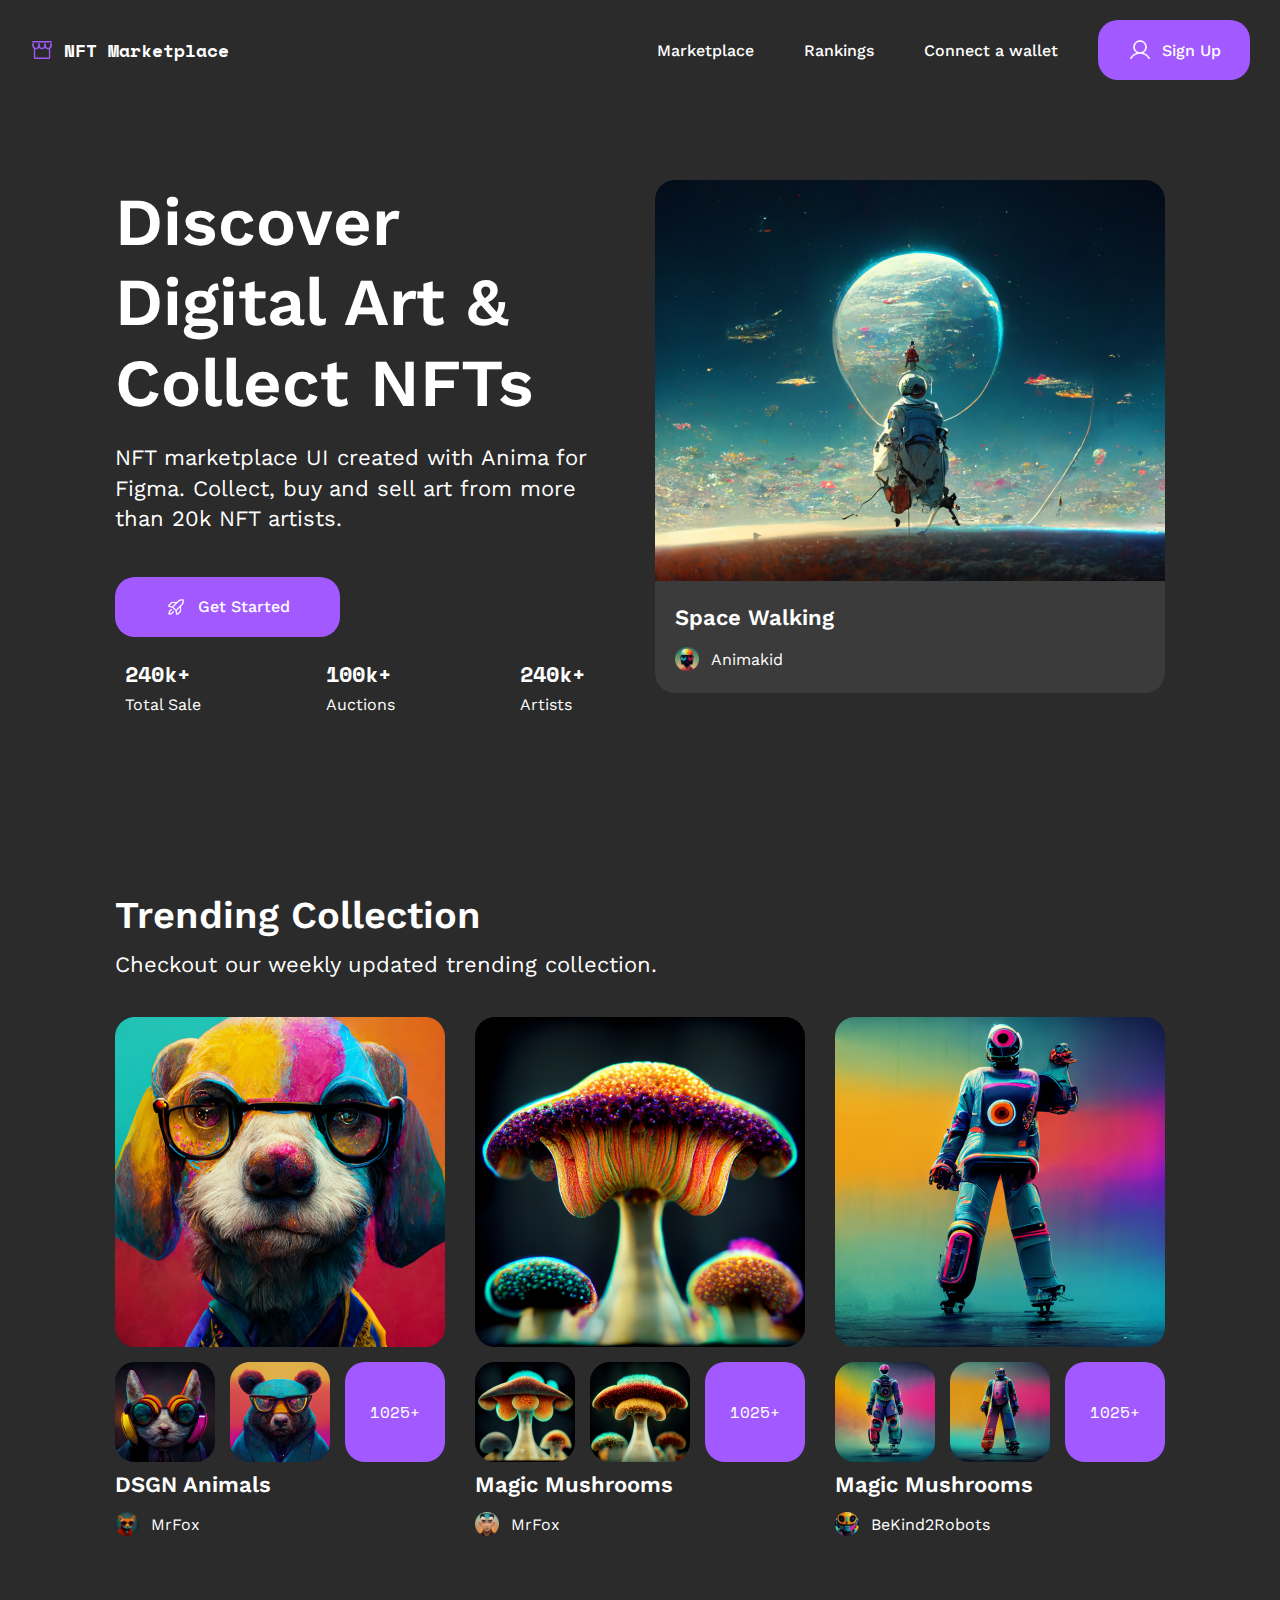
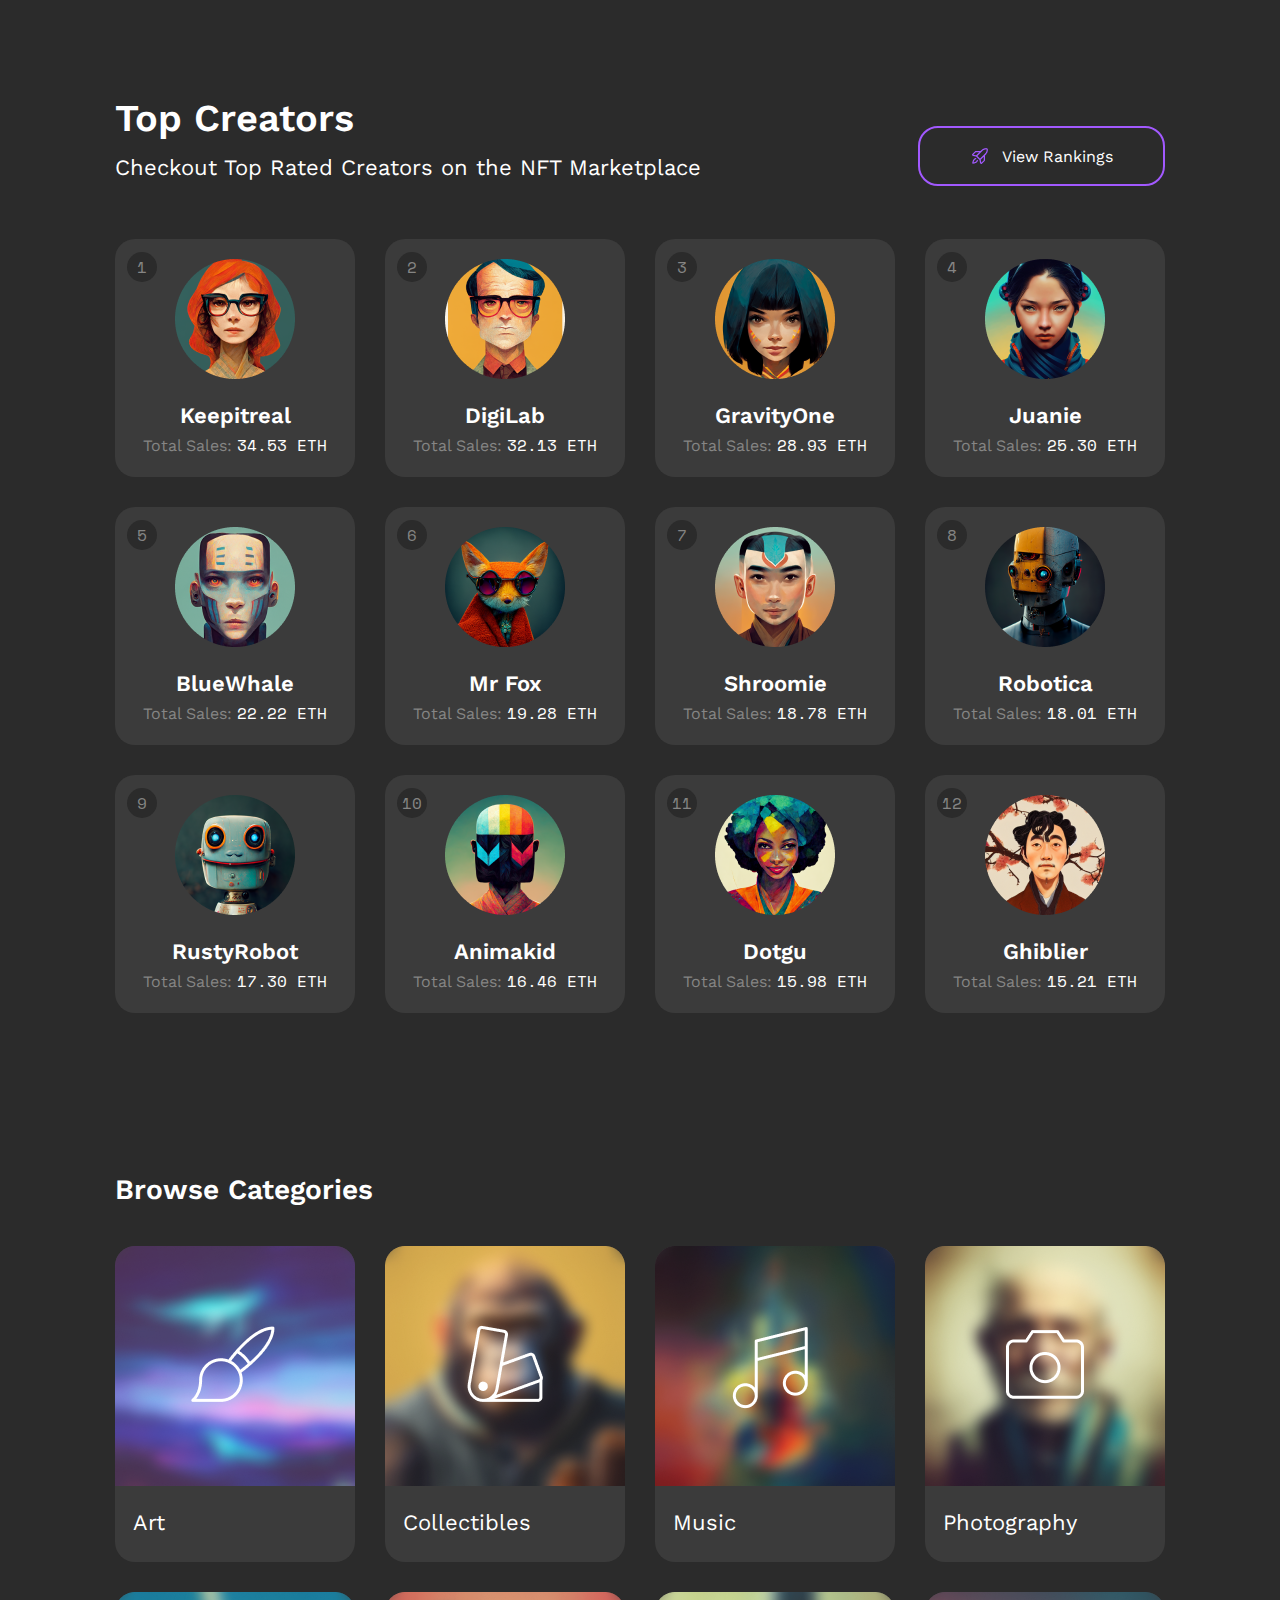
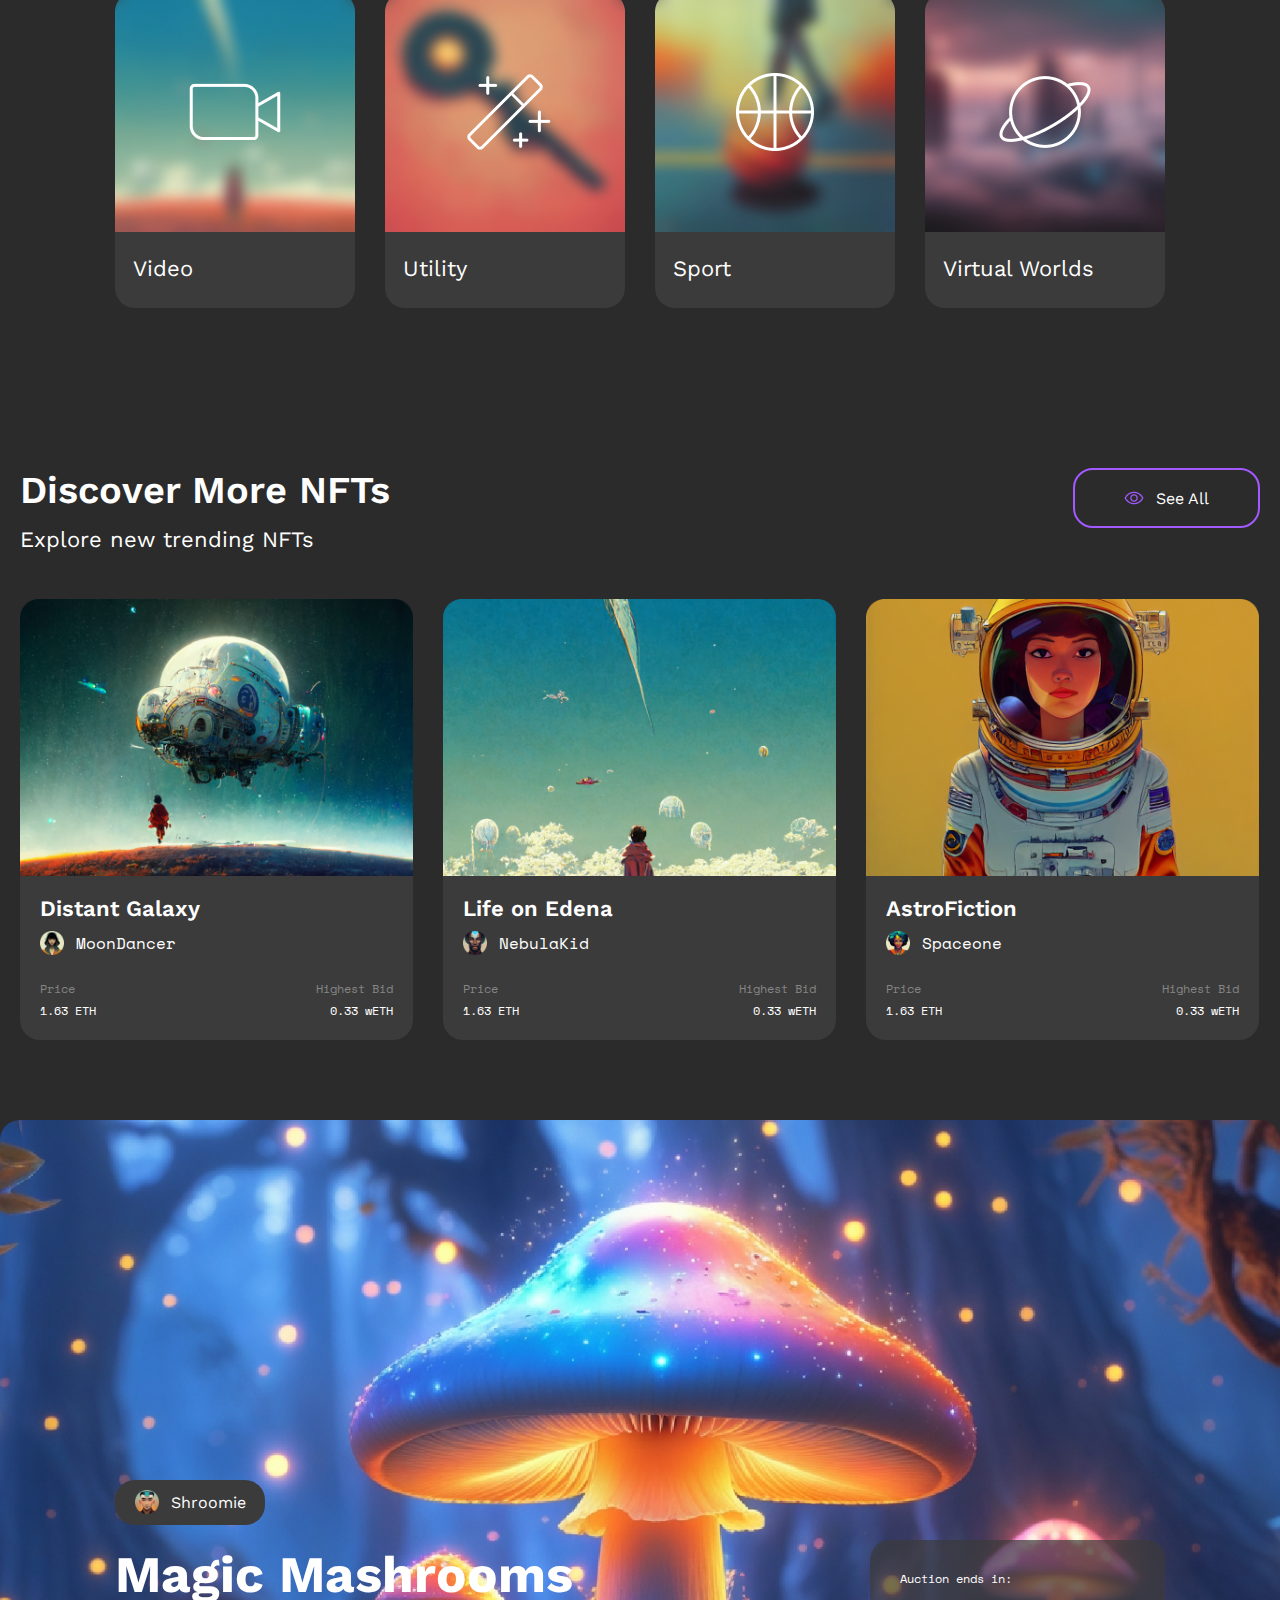
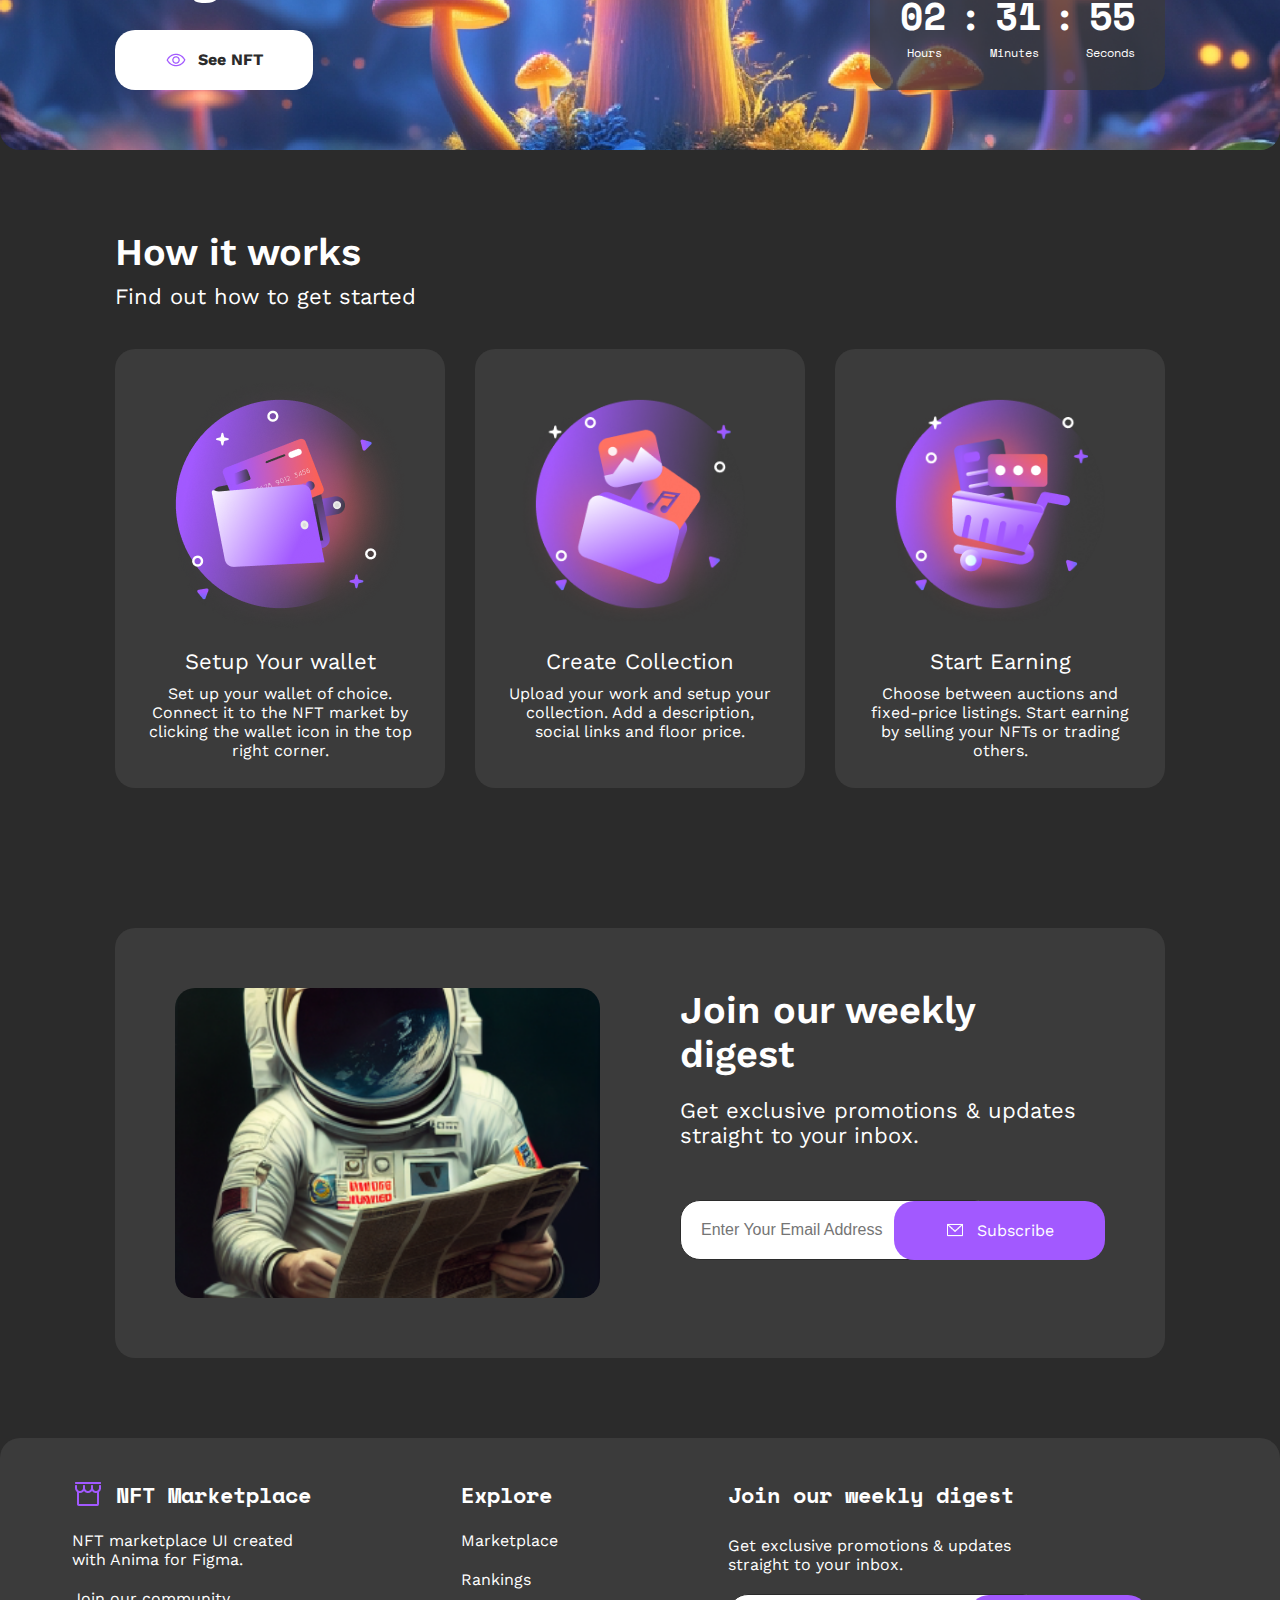
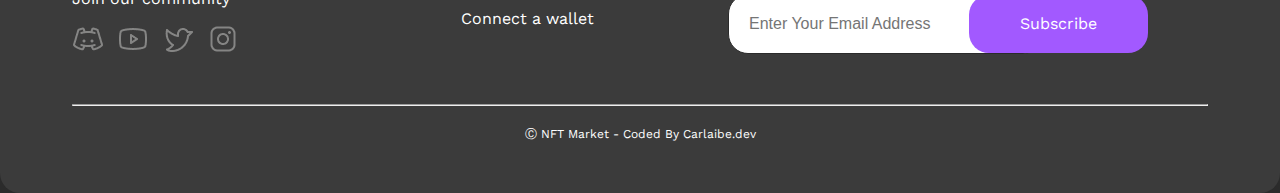
==== commit f1230863: "ajustes no responsive e conclusão da página inicial" ====
--- a/index.html
+++ b/index.html
@@ -5,9 +5,9 @@
     <meta name="viewport" content="width=device-width, initial-scale=1.0">
     <link rel="stylesheet" href="./src/css/reset.css">
     <link rel="stylesheet" href="./src/css/variables.css">
-    <link rel="stylesheet" href="./src/css/responsive.css">
     <link rel="stylesheet" href="./src/css/menu.css">
     <link rel="stylesheet" href="./src/css/style.css">
+    <link rel="stylesheet" href="./src/css/responsive.css">
     <title>NFT Marketplace by Carlaibe.dev</title>
 </head>
 <body>
@@ -78,10 +78,36 @@
                         <img src="./src/images/img- trending-section-1-2.png" alt="nft ursinho">
                         <p>1025+</p>
                     </div>
-                    <h4>DSGN Animals</h4>
+                    <h5>DSGN Animals</h5>
                     <div class="trending-options-autor">
                         <img src="./src/images/avatar-06.png" alt="nft raposa">
                         <p>MrFox</p>
+                    </div>
+                </div>
+                <div class="trending-options-container no-more-2">
+                    <img src="./src/images/img- trending-section-2.png" alt="nft cãozinho">
+                    <div class="trending-options-smalls">
+                        <img src="./src/images/img- trending-section-2-1.png" alt="nft gatinho">
+                        <img src="./src/images/img- trending-section-2-2.png" alt="nft ursinho">
+                        <p>1025+</p>
+                    </div>
+                    <h5>Magic Mushrooms</h5>
+                    <div class="trending-options-autor">
+                        <img src="./src/images/avatar-07.png" alt="nft raposa">
+                        <p>MrFox</p>
+                    </div>
+                </div>
+                <div class="trending-options-container no-more-3">
+                    <img src="./src/images/img- trending-section-3.png" alt="nft cãozinho">
+                    <div class="trending-options-smalls">
+                        <img src="./src/images/img- trending-section-3-1.png" alt="nft gatinho">
+                        <img src="./src/images/img- trending-section-3-2.png" alt="nft ursinho">
+                        <p>1025+</p>
+                    </div>
+                    <h5>Magic Mushrooms</h5>
+                    <div class="trending-options-autor">
+                        <img src="./src/images/avatar-12.png" alt="nft raposa">
+                        <p>BeKind2Robots</p>
                     </div>
                 </div>
             </section>
@@ -132,8 +158,64 @@
                         <p>Total Sales: <span>22.22 ETH</span></p>
                     </div>
                 </div>
-                <a href="#"><img src="./src/images/icon-rocket-launch-purple.png" alt="foguete"><p>View Rankings</p></a>
-            </section>
+                <div class="creators-contains no-more">
+                    <p class="number">6</p>
+                    <img src="./src/images/avatar-06.png" alt="avatar homem cibernético">
+                    <div>
+                        <h5>Mr Fox</h5>
+                        <p>Total Sales: <span>19.28 ETH</span></p>
+                    </div>
+                </div>
+                <div class="creators-contains no-more-2">
+                    <p class="number">7</p>
+                    <img src="./src/images/avatar-07.png" alt="avatar homem cibernético">
+                    <div>
+                        <h5>Shroomie</h5>
+                        <p>Total Sales: <span>18.78 ETH</span></p>
+                    </div>
+                </div>
+                <div class="creators-contains no-more-2">
+                    <p class="number">8</p>
+                    <img src="./src/images/avatar-08.png" alt="avatar homem cibernético">
+                    <div>
+                        <h5>Robotica</h5>
+                        <p>Total Sales: <span>18.01 ETH</span></p>
+                    </div>
+                </div>
+                <div class="creators-contains no-more-2">
+                    <p class="number">9</p>
+                    <img src="./src/images/avatar-09.png" alt="avatar homem cibernético">
+                    <div>
+                        <h5>RustyRobot</h5>
+                        <p>Total Sales: <span>17.30 ETH</span></p>
+                    </div>
+                </div>
+                <div class="creators-contains no-more-2">
+                    <p class="number">10</p>
+                    <img src="./src/images/avatar-14.png" alt="avatar homem cibernético">
+                    <div>
+                        <h5>Animakid</h5>
+                        <p>Total Sales: <span>16.46 ETH</span></p>
+                    </div>
+                </div>
+                <div class="creators-contains no-more-2">
+                    <p class="number">11</p>
+                    <img src="./src/images/avatar-15.png" alt="avatar homem cibernético">
+                    <div>
+                        <h5>Dotgu</h5>
+                        <p>Total Sales: <span>15.98 ETH</span></p>
+                    </div>
+                </div>
+                <div class="creators-contains no-more-2">
+                    <p class="number">12</p>
+                    <img src="./src/images/avatar-17.png" alt="avatar homem cibernético">
+                    <div>
+                        <h5>Ghiblier</h5>
+                        <p>Total Sales: <span>15.21 ETH</span></p>
+                    </div>
+                </div>
+            </section>
+            <a href="#"><img src="./src/images/icon-rocket-launch-purple.png" alt="foguete"><p>View Rankings</p></a>
         </article>
         <article class="categories">
             <h4>Browse Categories</h4>
@@ -173,114 +255,125 @@
             </div>
         </article>
         <article class="discover">
-            <h4>Discover More NFTs</h4>
-            <p>Explore new trending NFTs</p>
-            <section>
-                <div>
+            <div class="title">
+                <h4>Discover More NFTs</h4>
+                <p>Explore new trending NFTs</p> 
+            </div>
+            <section class="container">
+                <div class="discover-container">
                     <img src="./src/images/img-discover-1.png" alt="foto de uma nave espacial">
-                    <h5>Distant Galaxy</h5>
-                    <div>
-                        <img src="./src/images/avatar-16.png" alt="mulher de capuz">
-                        <p>MoonDancer</p>
-                    </div>
-                    <div>
-                        <div>
-                            <p class="caption">Price</p>
-                            <span>1.63 ETH</span>
+                    <section>
+                        <h5>Distant Galaxy</h5>
+                        <div class="discover-avatar">
+                            <img src="./src/images/avatar-16.png" alt="mulher de capuz">
+                            <p>MoonDancer</p>
                         </div>
-                        <div>
-                            <p class="caption">Highest Bid</p>
-                            <span>0.33 wETH</span>
+                        <div class="discover-price">
+                            <div>
+                                <p class="caption">Price</p>
+                                <span>1.63 ETH</span>
+                            </div>
+                            <div>
+                                <p class="caption">Highest Bid</p>
+                                <span>0.33 wETH</span>
+                            </div>
                         </div>
-                    </div>
-                </div>
-                <div>
+                    </section>
+                    
+                </div>
+                <div class="discover-container">
                     <img src="./src/images/img-discover-2.png" alt="foto de um céu para o espaço">
-                    <h5>Life on Edena</h5>
-                    <div>
-                        <img src="./src/images/avatar-10.png" alt="homen negro">
-                        <p>NebulaKid</p>
-                    </div>
-                    <div>
-                        <div>
-                            <p class="caption">Price</p>
-                            <span>1.63 ETH</span>
+                    <section>
+                        <h5>Life on Edena</h5>
+                        <div class="discover-avatar">
+                            <img src="./src/images/avatar-10.png" alt="homen negro">
+                            <p>NebulaKid</p>
                         </div>
-                        <div>
-                            <p class="caption">Highest Bid</p>
-                            <span>0.33 wETH</span>
+                        <div class="discover-price">
+                            <div>
+                                <p class="caption">Price</p>
+                                <span>1.63 ETH</span>
+                            </div>
+                            <div>
+                                <p class="caption">Highest Bid</p>
+                                <span>0.33 wETH</span>
+                            </div>
+                        </div>    
+                    </section>
+                </div>
+                <div class="discover-container no-more">
+                    <img src="./src/images/img-discover-3.png" alt="foto de uma astronauta">
+                    <section>
+                        <h5>AstroFiction</h5>
+                        <div class="discover-avatar">
+                            <img src="./src/images/avatar-15.png" alt="mulher de cabelo afro">
+                            <p>Spaceone</p>
                         </div>
-                    </div>
-                </div>
-                <div>
-                    <img src="./src/images/img-discover-3.png" alt="foto de uma astronauta">
-                    <h5>AstroFiction</h5>
-                    <div>
-                        <img src="./src/images/avatar-15.png" alt="mulher de cabelo afro">
-                        <p>Spaceone</p>
-                    </div>
-                    <div>
-                        <div>
-                            <p class="caption">Price</p>
-                            <span>1.63 ETH</span>
-                        </div>
-                        <div>
-                            <p class="caption">Highest Bid</p>
-                            <span>0.33 wETH</span>
-                        </div>
-                    </div>
-                </div>
-            </section>
-            <a href="#"><img src="./src/images/icon-eye.png" alt="icon olho aberto"><p>See All</p></a>
+                        <div class="discover-price">
+                            <div>
+                                <p class="caption">Price</p>
+                                <span>1.63 ETH</span>
+                            </div>
+                            <div>
+                                <p class="caption">Highest Bid</p>
+                                <span>0.33 wETH</span>
+                            </div>
+                        </div>    
+                    </section>
+                </div>
+            </section>
+            <a href="#"><img src="./src/images/icon-eye-purple.png" alt="icon olho aberto"><p>See All</p></a>
         </article>
         <article class="highlight">
-            <div>
+            <div class="highlight-avatar">
                 <img src="./src/images/avatar-07.png" alt="homem monge">
                 <p>Shroomie</p>
             </div>
             <h3>Magic Mashrooms</h3>
             <div class="cronometer">
                 <p class="caption">Auction ends in:</p>
-                <div class="timer" id="timer">02:31:55</div>
-                <div>
+                <div class="timer" id="timer"><span>02</span>:<span>31</span>:<span>55</span></div>
+                <div class="cronometer-type">
                     <p class="caption">Hours</p>
                     <p class="caption">Minutes</p>
                     <p class="caption">Seconds</p>
                 </div>
             </div>
-            <a href="#"><img src="./src/images/icon-eye.png" alt="icon olho aberto"><p>See All</p></a>
+            <a href="#"><img src="./src/images/icon-eye-purple.png" alt="icon olho aberto"><p>See NFT</p></a>
         </article>
         <article class="works">
             <h4>How it works</h4>
-            <p>Find out how to get started</p>
-            <div class="cards">
-                <img src="./src/images/icon-card-setup-wallet.png" alt="icon do wallet">
-                <div>
-                    <p>Setup Your wallet</p>
-                    <p class="caption">Set up your wallet of choice. Connect it to the NFT market by clicking the wallet icon in the top right corner.</p>
-                </div>
-            </div>
-            <div class="cards">
-                <img src="./src/images/icon-card-create-collection.png" alt="icon de collections">
-                <div>
-                    <p>Create Collection</p>
-                    <p class="caption">Upload your work and setup your collection. Add a description, social links and floor price.</p>
-                </div>
-            </div>
-            <div class="cards">
-                <img src="./src/images/icon-card-start-earning.png" alt="icon de ganhos">
-                <div>
-                    <p>Start Earning</p>
-                    <p class="caption">Choose between auctions and fixed-price listings. Start earning by selling your NFTs or trading others.</p>
-                </div>
-            </div>
+            <p class="works-find">Find out how to get started</p>
+            <section>
+                <div class="cards">
+                    <img src="./src/images/icon-card-setup-wallet.png" alt="icon do wallet">
+                    <div>
+                        <p>Setup Your wallet</p>
+                        <p class="caption">Set up your wallet of choice. Connect it to the NFT market by clicking the wallet icon in the top right corner.</p>
+                    </div>
+                </div>
+                <div class="cards">
+                    <img src="./src/images/icon-card-create-collection.png" alt="icon de collections">
+                    <div>
+                        <p>Create Collection</p>
+                        <p class="caption">Upload your work and setup your collection. Add a description, social links and floor price.</p>
+                    </div>
+                </div>
+                <div class="cards">
+                    <img src="./src/images/icon-card-start-earning.png" alt="icon de ganhos">
+                    <div>
+                        <p>Start Earning</p>
+                        <p class="caption">Choose between auctions and fixed-price listings. Start earning by selling your NFTs or trading others.</p>
+                    </div>
+                </div>    
+            </section>
         </article>
         <article class="subscribe">
             <section>
-                <img src="./src/images/img-subscrite.png" alt="um astronauta lendo jornal">
+                <div class="subscribe-img"></div>
                 <div>
                     <h4>Join our weekly digest</h4>
-                    <p>Get exclusive promotions & updates straight to your inbox.</p>
+                    <p class="subscribe-get">Get exclusive promotions & updates straight to your inbox.</p>
                     <input type="text" placeholder="Enter Your Email Address">
                     <a href="#"><img src="./src/images/icon-envelope-simple.png" alt="icon de envelope"><p>Subscribe</p></a>
                 </div>
@@ -288,33 +381,37 @@
         </article>
         <footer>
             <section>
-                <div>
-                    <div>
+                <div class="footer-marketplace">
+                    <div class="title">
                         <img src="./src/images/icon-storefront.png" alt="ícone caixa de mercado">
                         <h5>NFT Marketplace</h5>
                     </div>
                     <p>NFT marketplace UI created with Anima for Figma.</p>
                     <p>Join our community</p>
-                    <div>
+                    <div class="links">
                         <img src="./src/images/icon-discord-logo.png" alt="icon do discord">
                         <img src="./src/images/icon-youtube-logo.png" alt="icon do youtube">
                         <img src="./src/images/icon-twitter-logo.png" alt="icon do twitter">
                         <img src="./src/images/icon-instagram-logo.png" alt="icon do instagram">
                     </div>
                 </div>
-                <div>
+                <div class="footer-explore">
                     <a href="#"><h5>Explore</h5></a>
                     <a href="#"><p>Marketplace</p></a>
                     <a href="#"><p>Rankings</p></a>
                     <a href="#"><p>Connect a wallet</p></a>
                 </div>
-                <div>
+                <div class="footer-join">
                     <h5>Join our weekly digest</h5>
-                    <p>Get exclusive promotions & updates straight to your inbox.</p>
-                    <input type="text" placeholder="Enter Your Email Address">
-                    <a href="#"><img src="./src/images/icon-envelope-simple.png" alt="icon de envelope"><p>Subscribe</p></a>
-                </div>
-            </section>
+                    <p class="footer-join-get">Get exclusive promotions & updates straight to your inbox.</p>
+                    <div>
+                        <input type="text" placeholder="Enter Your Email Address">
+                        <a class="footer-subscribe" href="#"><img src="./src/images/icon-envelope-simple.png" alt="icon de envelope"><p>Subscribe</p></a>    
+                    </div>
+                </div>
+            </section>
+            <hr>
+            <p class="credit caption">Ⓒ NFT Market - Coded By Carlaibe.dev</p>
         </footer>
     </main>
     <script type="module" src="./src/js/index.js"></script>
--- a/src/css/variables.css
+++ b/src/css/variables.css
@@ -1,6 +1,7 @@
 :root{
     --Gray-100: #2B2B2B;
     --Gray-200: #3B3B3B;
+    --Gray-200-Opacity: rgb(59, 59, 59, 0.7);
     --Gray-300: #858584;
     --White: #FFFFFF;
     --Purple: #A259FF;
@@ -37,6 +38,6 @@
 html p{
     font-size: var(--Font-Base);
 }
-html p .caption{
+html p.caption{
     font-size: var(--Font-Caption);
 }
--- a/src/css/style.css
+++ b/src/css/style.css
@@ -1,11 +1,15 @@
 @import url('https://fonts.googleapis.com/css2?family=Space+Mono:ital,wght@0,400;0,700;1,400;1,700&family=Work+Sans:ital,wght@0,100..900;1,100..900&display=swap');
+html{
+    scroll-behavior: smooth;
+}
 body{
-    background-color: aquamarine;
+    background-color: var(--Gray-100);
     color: var(--White);
     font-family: var(--Work-Sans);
     display: flex;
     flex-direction: column;
     align-items: center;
+    overflow-x: hidden;
 }
 main{
     width: 375px;
@@ -35,7 +39,8 @@
     align-items: center;
     padding: 40px 30px;
 }
-.hero .title h4, .hero .title p{
+.hero .title h4, 
+.hero .title p{
     margin-bottom: 20px;
     line-height: 1.4;
 }
@@ -46,7 +51,7 @@
     margin: 20px 0 40px;
 }
 .hero .placeholder img{
-    width: 315px;
+    width: 100%;
 }
 .hero .placeholder .placeholder-bottom{
     height: 110px;
@@ -94,10 +99,13 @@
     font-family: var(--Space-Mono);
 }
 .trending{
-    
-    display: flex;
-    flex-direction: column;
-    padding: 40px 30px;
+    display: flex;
+    flex-direction: column;
+    padding: 40px 30px;
+}
+.trending-options{
+    display: flex;
+    gap: 30px;
 }
 .trending .trending-title h4{
     margin-bottom: 15px;
@@ -109,9 +117,20 @@
     gap: 15px;
     padding: 40px 0 0;
 }
+.trending .trending-options .trending-options-container.no-more-2{
+    display: none;
+}
+.trending .trending-options .trending-options-container.no-more-3{
+    display: none;
+}
 .trending .trending-options .trending-options-container .trending-options-smalls{
     display: flex;
     justify-content: space-between;
+    height: 95px;
+}
+.trending .trending-options .trending-options-container .trending-options-smalls img{
+    width: 95px;
+    height: 95px;
 }
 .trending .trending-options .trending-options-container .trending-options-smalls p{
     width: 95px;
@@ -139,6 +158,9 @@
 .creators .creators-title p{
     margin-bottom: 40px;
 }
+.creators section{
+    gap: 30px;
+}
 .creators .creators-contains{
     background-color: var(--Gray-200);
     height: 100px;
@@ -147,6 +169,12 @@
     position: relative;
     display: flex;
     margin: 10px 0;
+}
+.creators .creators-contains.no-more{
+    display: none;
+}
+.creators .creators-contains.no-more-2{
+    display: none;
 }
 .creators .creators-contains .number{
     width: 30px;
@@ -183,18 +211,22 @@
     height: 60px;
     border: 2px solid var(--Purple);
     border-radius: 20px;
-    margin: 40px 0;
+    margin: 40px 0 0;
+    transition: 0.3s;
 }
 .creators a img{
     margin-right: 12px;
 }
+.creators a:hover{
+    transform: scale(0.9);
+}
 .categories{
     padding: 40px 30px;
 }
 .categories .categories-container{
     display: flex;
     flex-wrap: wrap;
-    padding: 40px 0;
+    padding: 40px 0 0;
     gap: 20px;
 }
 .categories .categories-container .categories-div{
@@ -204,9 +236,271 @@
     flex-direction: column;
     background-color: var(--Gray-200);
     border-radius: 20px;
-    
 }
 .categories .categories-container .categories-div p{
     margin-top: 18px;
     margin-left: 18px;
 }
+.discover{
+    padding: 40px 30px;
+}
+.discover .title p{
+    margin: 15px 0 45px;
+}
+.discover .discover-container{
+    display: flex;
+    flex-direction: column;
+    background-color: var(--Gray-200);
+    border-radius: 20px;
+    margin-bottom: 20px;
+}
+.discover .discover-container section{
+    height: 164px;
+    display: flex;
+    flex-direction: column;
+    padding: 20px;
+}
+.discover .discover-container .discover-avatar{
+    display: flex;
+    align-items: center;
+    margin: 10px 0 25px;
+}
+.discover .discover-container .discover-avatar img{
+    width: 24px;
+    margin-right: 12px;
+}
+.discover .discover-container .discover-avatar p{
+    font-family: var(--Space-Mono);
+}
+.discover .discover-container .discover-price{
+    display: flex;
+    justify-content: space-between;
+}
+.discover .discover-container .discover-price p{
+    margin-bottom: 5px;
+    font-family: var(--Space-Mono);
+    color: var(--Gray-300);
+}
+.discover .discover-container .discover-price span{
+    font-family: var(--Space-Mono);
+    font-size: var(--Font-Caption);
+}
+.discover .discover-container .discover-price div:nth-child(2){
+    text-align: right;
+}
+.discover a{
+    display: flex;
+    align-items: center;
+    justify-content: center;
+    height: 60px;
+    border: 2px solid var(--Purple);
+    border-radius: 20px;
+    margin: 40px 0 0;
+    transition: 0.3s;
+}
+.discover a img{
+    margin-right: 12px;
+}
+.discover a:hover{
+    transform: scale(0.9);
+}
+.highlight{
+    background: url(../images/img-highlight.png) no-repeat center center;
+    background-size: cover;
+    height: 600px;
+    padding: 120px 30px 40px;
+    border-radius: 20px;
+}
+.highlight .highlight-avatar{
+    display: flex;
+    align-items: center;
+    justify-content: center;
+    height: 45px;
+    width: 150px;
+    background-color: var(--Gray-200);
+    border-radius: 20px;
+}
+.highlight .highlight-avatar img{
+    width: 24px;
+    margin-right: 12px;
+}
+.highlight h3{
+    margin: 30px 0;
+}
+.highlight .cronometer{
+    background-color: var(--Gray-200-Opacity);
+    height: 150px;
+    padding: 30px;
+    border-radius: 20px;
+    font-family: var(--Space-Mono);
+}
+.highlight .cronometer .timer{
+    font-size: var(--Font-H3);
+    font-weight: bold;
+    display: flex;
+    justify-content: space-between;
+}
+.highlight .cronometer .cronometer-type{
+    display: flex;
+    justify-content: space-between;
+    margin-left: 7px;
+}
+.highlight a{
+    display: flex;
+    align-items: center;
+    justify-content: center;
+    height: 60px;
+    background-color: var(--White);
+    color: var(--Gray-100);
+    font-weight: bold;
+    border-radius: 20px;
+    margin: 40px 0 0;
+    transition: 0.3s;
+}
+.highlight a:hover{
+    transform: scale(0.9);
+}
+.highlight a img{
+    margin-right: 12px;
+}
+.works{
+    display: flex;
+    flex-direction: column;
+    padding: 40px 30px;
+    height: 690px;
+}
+.works .works-find{
+    margin: 10px 0 20px;
+}
+.works .cards{
+    height: 157px;
+    display: flex;
+    align-items: center;
+    gap: 20px;
+    background-color: var(--Gray-200);
+    border-radius: 20px;
+    padding: 20px;
+    margin-top: 20px;
+}
+.works .cards div .caption{
+    margin-top: 10px;
+}
+.works .cards img{
+    width: 100px;
+    height: 100px;
+}
+.subscribe{
+    padding: 40px 30px;
+}
+.subscribe section{
+    display: flex;
+    flex-direction: column;
+}
+.subscribe div{
+    margin-top: 30px;
+}
+.subscribe section .subscribe-img{
+    background-image: url(../images/img-subscrite.png);
+    background-position: center;
+    background-repeat: no-repeat;
+    background-size: cover;
+    border-radius: 20px;
+    width: 315px;
+    height: 255px;
+    margin: 0;
+}
+.subscribe div h4{
+    width: 300px;
+}
+.subscribe div .subscribe-get{
+    margin: 10px 0 40px;
+}
+.subscribe div input{
+    width: 315px;
+    height: 46px;
+    padding: 12px 20px;
+    font-size: var(--Font-Base);
+    border-radius: 20px;
+    border: 1px solid var(--Gray-100);
+}
+.subscribe div a{
+    display: flex;
+    align-items: center;
+    justify-content: center;
+    width: 315px;
+    height: 46px;
+    background-color: var(--Purple);
+    margin-top: 16px;
+    border-radius: 20px;
+    transition: 0.3s;
+}
+.subscribe div a img{
+    width: 20px;
+    margin-right: 12px;
+}
+.subscribe div a:hover{
+    transform: scale(0.9);
+}
+footer{
+    display: flex;
+    flex-direction: column;
+    padding: 40px 30px;
+    background-color: var(--Gray-200);
+    border-radius: 20px;
+}
+.footer-marketplace .title{
+    display: flex;
+    align-items: center;
+    gap: 12px;
+    font-family: var(--Space-Mono);
+}
+.footer-marketplace p{
+    margin-top: 20px;
+}
+.footer-marketplace .links{
+    margin: 15px 0 30px;
+}
+.footer-marketplace .links img{
+    margin-right: 10px;
+}
+.footer-explore p{
+    margin-top: 20px;
+}
+.footer-explore h5{
+    font-family: var(--Space-Mono);
+}
+.footer-join h5{
+    margin: 30px 0 20px;
+    font-family: var(--Space-Mono);
+}
+.footer-join input{
+    width: 315px;
+    height: 46px;
+    padding: 12px 20px;
+    font-size: var(--Font-Base);
+    border-radius: 20px;
+    border: 1px solid var(--Gray-100);
+    margin: 20px 0 16px;
+}
+.footer-join a{
+    display: flex;
+    align-items: center;
+    justify-content: center;
+    width: 315px;
+    height: 46px;
+    background-color: var(--Purple);
+    border-radius: 20px;
+    transition: 0.3s;
+    margin-bottom: 30px;
+}
+.footer-join a img{
+    width: 20px;
+    margin-right: 12px;
+}
+.footer-join a:hover{
+    transform: scale(0.9);
+}
+.credit{
+    text-align: center;
+    margin: 20px 0 10px;
+}--- a/src/css/responsive.css
+++ b/src/css/responsive.css
@@ -1,4 +1,4 @@
-@media (max-width: 1024px){
+@media (max-width: 1200px){
     body .header .menu{
         display: block;
     }
@@ -25,4 +25,407 @@
         padding: 20px;
         text-align: center;
     }
+}
+@media (min-width: 768px){
+    main{
+        width: 834px;
+    }
+    .hero{
+        padding: 80px 72px;
+        display: grid;
+        grid-template-areas: "title placeholder"
+                             "statistics placeholder";
+        grid-template-columns: 1fr 1fr;
+        grid-template-rows: 244px 1fr;
+    }
+    .hero .title{
+        grid-area: title;
+    }
+    .hero .title h4{
+        font-size: var(--Font-H3);
+        line-height: 1.2;
+    }
+    .hero .placeholder{
+        grid-area: placeholder;
+        width: 330px;
+        margin-left: 30px;
+        margin-top: 0;
+    }
+    .hero .statistics{
+        grid-area: statistics;
+    }
+    .hero .statistics .numbers{
+        margin-top: 20px;
+    }
+    .hero .statistics a{
+        width: 225px;
+    }
+    .trending{
+        padding: 40px 72px;
+    }
+    .trending .trending-options .trending-options-container{
+        width: 330px;
+    }
+    .trending .trending-options .trending-options-container .trending-options-smalls img, 
+    .trending .trending-options .trending-options-container .trending-options-smalls p
+    {
+        width: 100px;
+        height: 100px;
+    }
+    .trending .trending-options .trending-options-container.no-more-2{
+        display: flex;
+    }
+    .creators{
+        padding: 40px 72px;
+        display: grid;
+        grid-template-areas: "title button"
+                             "contains contains";
+        grid-template-columns: 1fr 247px;
+        grid-template-rows: 93px 1fr;
+    }
+    .creators a{
+        width: 247px;
+        grid-area: button;
+        margin-top: 30px;
+    }
+    .creators .creators-title{
+        width: 343px;
+        grid-area: title;
+    }
+    .creators .creators-contains{
+        width: 330px;
+        margin: 0;
+    }
+    .creators section{
+        display: flex;
+        flex-wrap: wrap;
+        grid-area: contains;
+        margin-top: 50px;
+    }
+    .creators .creators-contains.no-more{
+        display: flex;
+    }
+    .categories{
+        padding: 40px 72px;
+    }
+    .categories .categories-container{
+        gap: 30px;
+    }
+    .discover{
+        padding: 40px 72px;
+        display: grid;
+        grid-template-areas: "title button"
+                             "contains contains";
+        grid-template-columns: 1fr 187px;
+        grid-template-rows: 71px 1fr;
+    }
+    .discover .discover-container{
+        width: 330px;
+        margin: 0;
+    }
+    .discover .container .discover-container.no-more{
+        display: none;
+    }
+    .discover .container{
+        display: flex;
+        gap: 30px;
+        grid-area: contains;
+        margin-top: 40px;
+    }
+    .discover a{
+        width: 187px;
+        grid-area: button;
+        margin: 0;
+    }
+    .discover .title{
+        grid-area: title;
+    }
+    .highlight{
+        height: 630px;
+        padding: 360px 82px 60px;
+        display: grid;
+        grid-template-areas: "avatar cronometer"
+                             "title cronometer"
+                             "button cronometer";
+        grid-template-columns: 1fr 295px;
+        grid-template-rows: 1fr 1fr 60px;
+    }
+    .highlight a{
+        width: 198px;
+        grid-area: button;
+        margin: 0;
+    }
+    .highlight .cronometer{
+        width: 295px;
+        grid-area: cronometer;
+        margin-top: 60px;
+    }
+    .highlight .highlight-avatar{
+        grid-area: avatar;
+    }
+    .highlight h3{
+        grid-area: title;
+        margin: 0;
+    }
+    .works{
+        padding: 40px 72px;
+        height: 511px;
+    }
+    .works section{
+        display: flex;
+        gap: 30px;
+    }
+    .works .cards{
+        height: 320px;
+        width: 210px;
+        display: flex;
+        flex-direction: column;
+        text-align: center;
+    }
+    .works .cards img{
+        width: 160px;
+        height: 160px;
+    }
+    .subscribe{
+        padding: 40px 72px;
+    }
+    .subscribe section{
+        display: flex;
+        flex-direction: row;
+        background-color: var(--Gray-200);
+        border-radius: 20px;
+        padding: 40px 30px;
+        gap: 30px;
+    }
+    .subscribe .subscribe-img{
+        width: 300px;
+        height: 280px;
+    }
+    .subscribe div{
+        margin-top: 0px;
+        display: flex;
+        flex-direction: column;
+        justify-content: space-between;
+    }
+    footer{
+        padding: 40px 72px;
+    }
+    .footer-join div{
+        position: relative;
+    }
+    .footer-join .footer-subscribe{
+        position: absolute;
+        bottom: 51px;
+        left: 241px;
+        height: 58px;
+        margin: 0;
+        width: 179px;
+    }
+    .footer-join input{
+        margin-bottom: 50px;
+        height: 60px;
+    }
+    .footer-join img{
+        opacity: 0;
+        position: absolute;
+    }
+}
+@media (min-width: 1200px){
+    main{
+        width: 1280px;
+    }
+    .header{
+        display: flex;
+        justify-content: space-between;
+        align-items: center;
+        height: 100px;
+    }
+    .header ul{
+        display: flex;
+        align-items: center;
+        gap: 30px;
+    }
+    .header .sing-up{
+        background-color: var(--Purple);
+        border-radius: 20px;
+        height: 60px;
+        width: 152px;
+    }
+    .hero{
+        padding: 80px 115px;
+        display: grid;
+        grid-template-areas: "title placeholder"
+                             "statistics placeholder";
+        grid-template-columns: 480px 1fr;
+        grid-template-rows: 377px 1fr;
+    }
+    .hero .title h4{
+        font-size: var(--Font-H1);
+    }
+    .hero .title p{
+        font-size: var(--Font-H5);
+    }
+    .hero .placeholder{
+        width: 510px;
+        border-radius: 20px;
+        margin-left: 60px;
+    }
+    .trending{
+        padding: 80px 115px;
+    }
+    .trending .trending-title h4{
+        font-size: var(--Font-H3);
+    }
+    .trending .trending-title p{
+        font-size: var(--Font-H5);
+    }
+    .trending .trending-options .trending-options-container.no-more-3{
+        display: flex;
+    }
+    .creators{
+        padding: 80px 115px;
+    }
+    .creators .creators-title{
+        width: 700px;
+    }
+    .creators .creators-title h4{
+        font-size: var(--Font-H3);
+    }
+    .creators .creators-title p{
+        font-size: var(--Font-H5);
+    }
+    .creators .creators-contains{
+        width: 240px;
+        height: 238px;
+        display: flex;
+        flex-direction: column;
+        justify-content: space-between;
+        align-items: center;
+    }
+    .creators .creators-contains img{
+        width: 120px;
+        height: 120px;
+        margin: 0;
+    }
+    .creators .creators-contains div{
+        text-align: center;
+        gap: 5px;
+    }
+    .creators .creators-contains.no-more-2{
+        display: flex;
+    }
+    .categories{
+        padding: 80px 115px;
+    }
+    .categories .categories-container .categories-div{
+        width: 240px;
+        height: 316px;
+    }
+    .categories .categories-container .categories-div p{
+        font-size: var(--Font-H5);
+        margin-top: 24px;
+    }
+    .discover .title h4{
+        font-size: var(--Font-H3);
+    }
+    .discover .title p{
+        font-size: var(--Font-H5);
+    }
+    .discover{
+        padding: 80px 20px;
+        display: grid;
+        grid-template-areas: "title button"
+                             "contains contains";
+        grid-template-columns: 1fr 187px;
+        grid-template-rows: 91px 1fr;
+    }
+    .discover .container .discover-container.no-more{
+        display: flex;
+    }
+    .discover .container .discover-container{
+        width: 393px;
+    }
+    .highlight h3{
+        font-size: var(--Font-H2);
+    }
+    .highlight{
+        padding: 360px 115px 60px;
+        display: grid;
+        grid-template-areas: "avatar cronometer"
+                             "title cronometer"
+                             "button cronometer";
+        grid-template-columns: 1fr 295px;
+        grid-template-rows: 65px 1fr 60px;
+    }
+    .works{
+        padding: 80px 115px;
+        height: 738px;
+    }
+    .works h4{
+        font-size: var(--Font-H3);
+    }
+    .works .works-find{
+        font-size: var(--Font-H5);
+    }
+    .works .cards{
+        width: 330px;
+        height: 439px;
+        padding: 30px;
+    }
+    .works .cards img{
+        width: 250px;
+        height: 250px;
+    }
+    .works .cards p{
+        font-size: var(--Font-H5);
+    }
+    .works .cards .caption{
+        font-size: var(--Font-Base);
+    }
+    .subscribe{
+        padding: 40px 115px 80px;
+    }
+    .subscribe section{
+        padding: 60px;
+        gap: 80px;
+    }
+    .subscribe div{
+        width: 425px;
+        height: 272px;
+        position: relative;
+    }
+    .subscribe section .subscribe-img{
+        width: 425px;
+        height: 310px;
+    }
+    .subscribe h4{
+        font-size: var(--Font-H3);
+    }
+    .subscribe .subscribe-get{
+        font-size: var(--Font-H5);
+    }
+    .subscribe div a{
+        position: absolute;
+        bottom: 0;
+        width: 211px;
+        right: 0;
+        height: 59px;
+    }
+    .subscribe div input{
+        height: 60px;
+    }
+    footer section{
+        display: flex;
+        justify-content: space-between;
+        padding-right: 150px;
+    }
+    .footer-marketplace{
+        width: 255px;
+    }
+    .footer-join h5{
+        margin: 0 0 25px;
+    }
+    .footer-join .footer-join-get{
+        width: 330px;
+    }
 }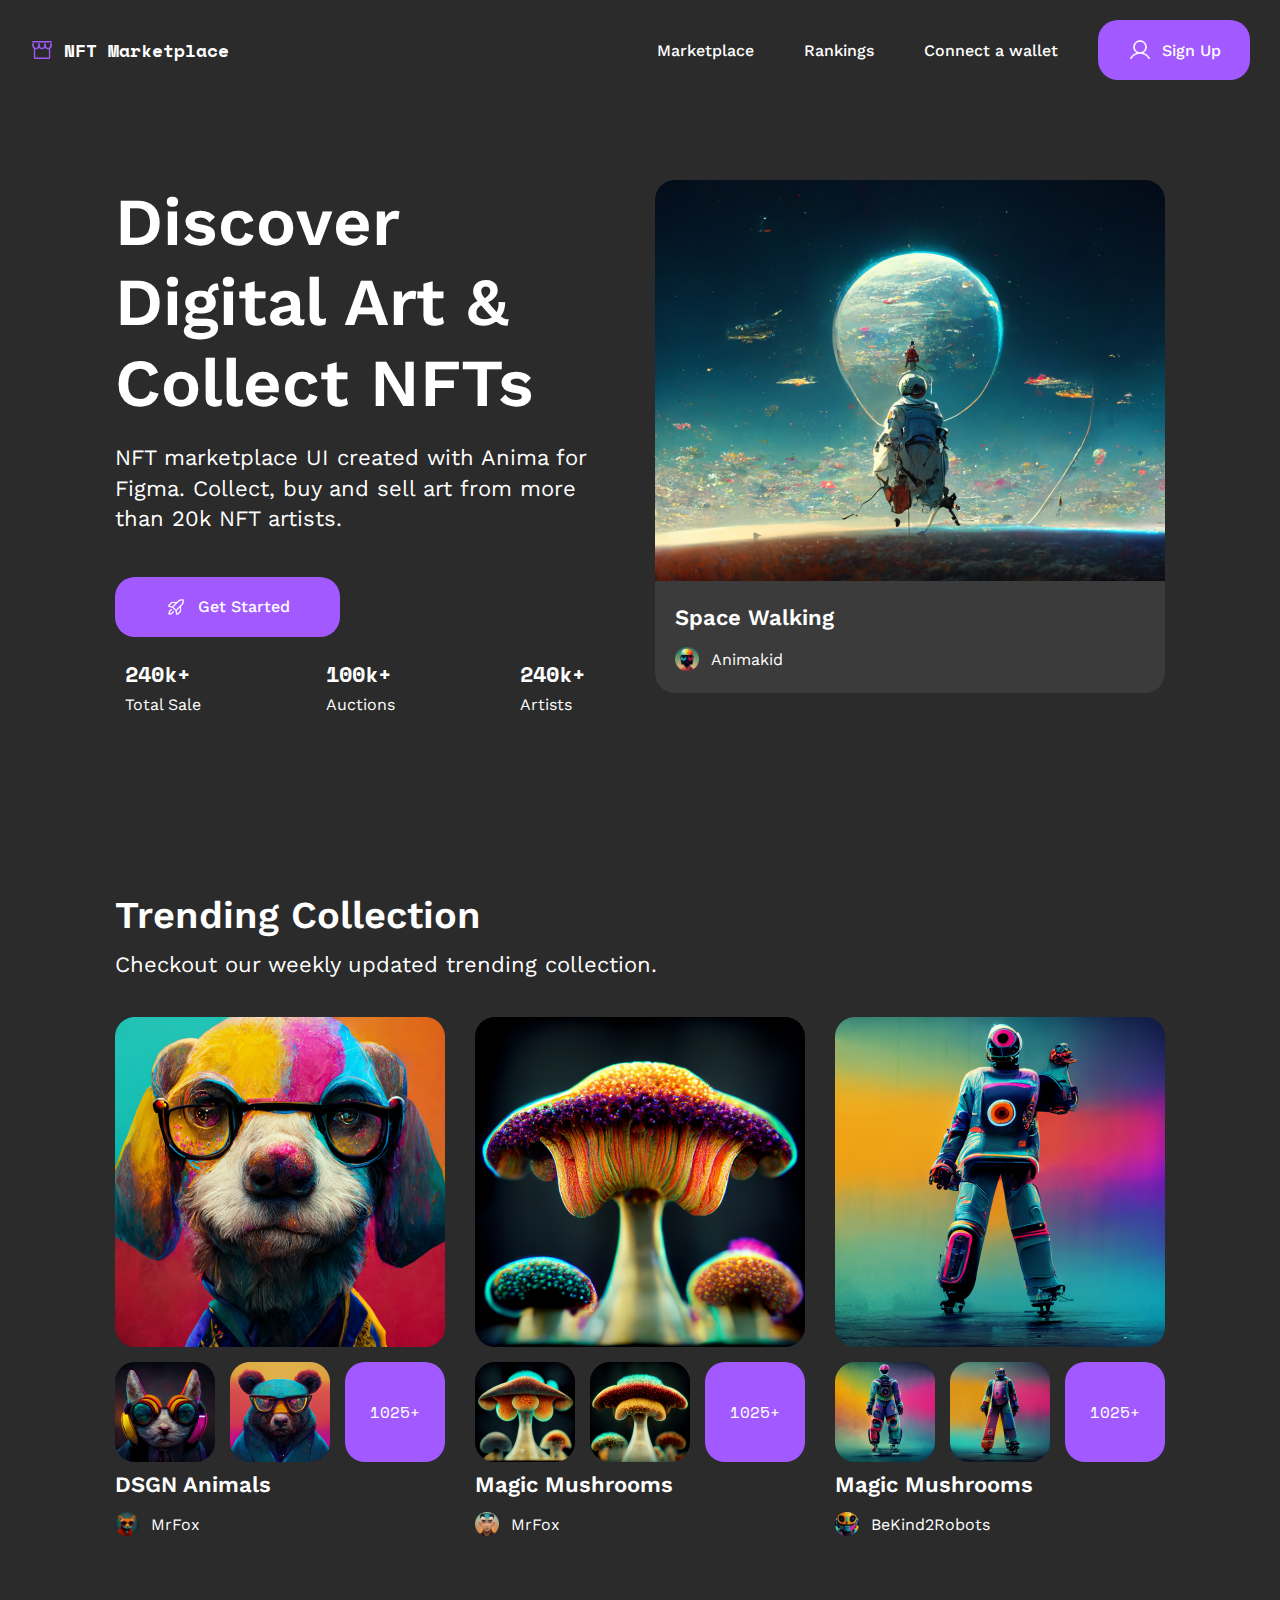
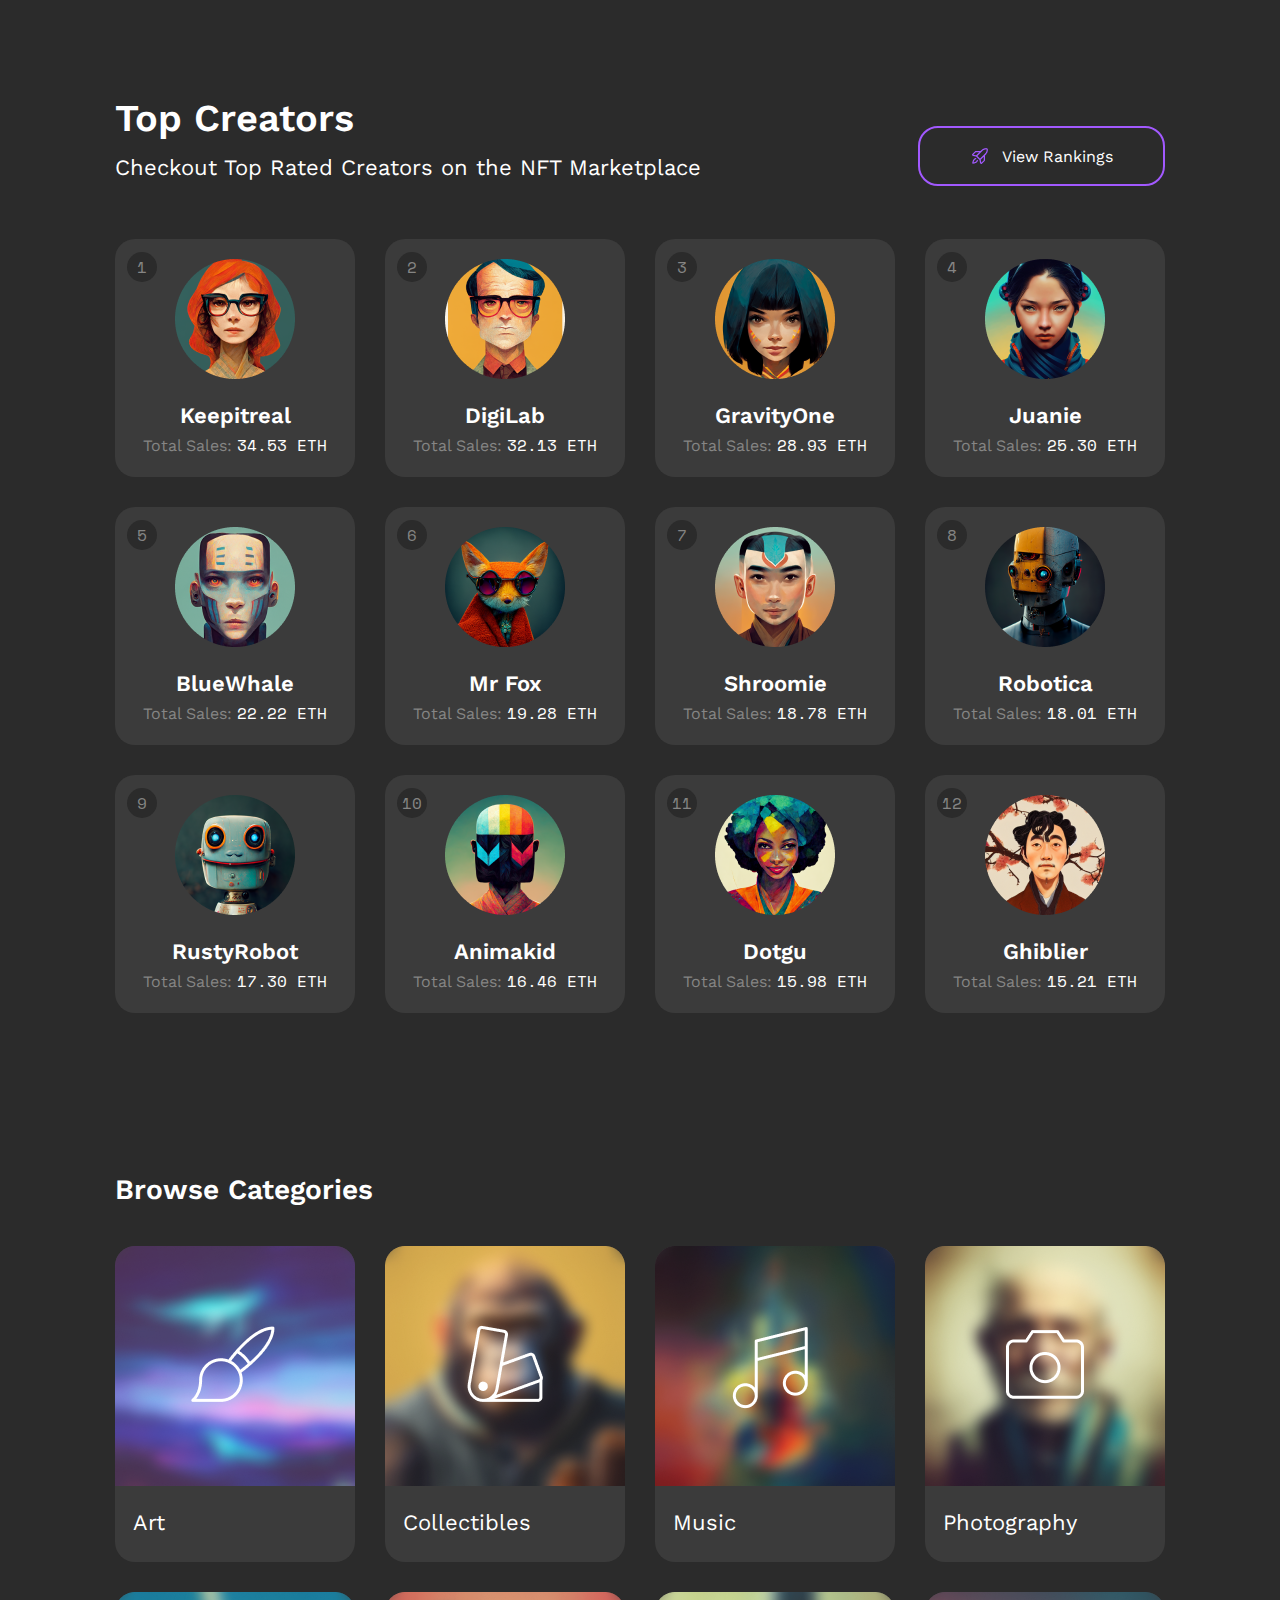
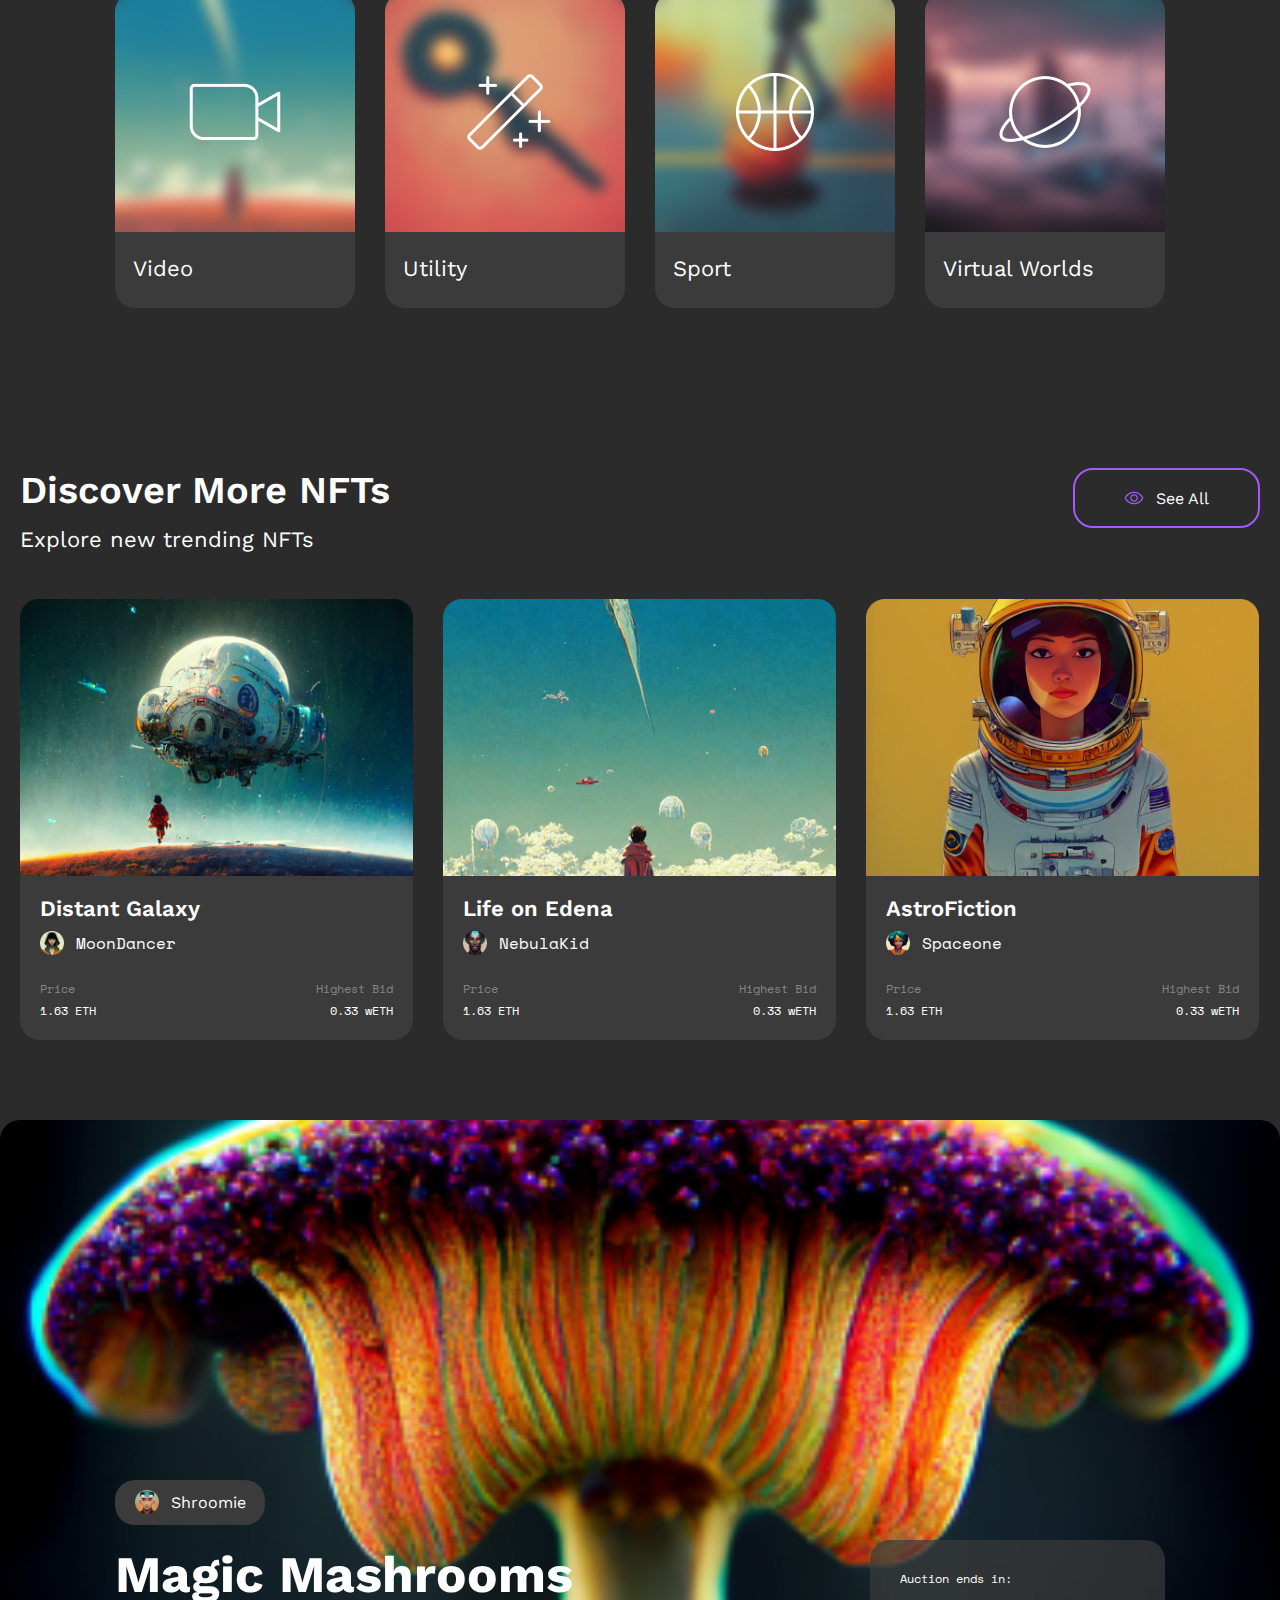
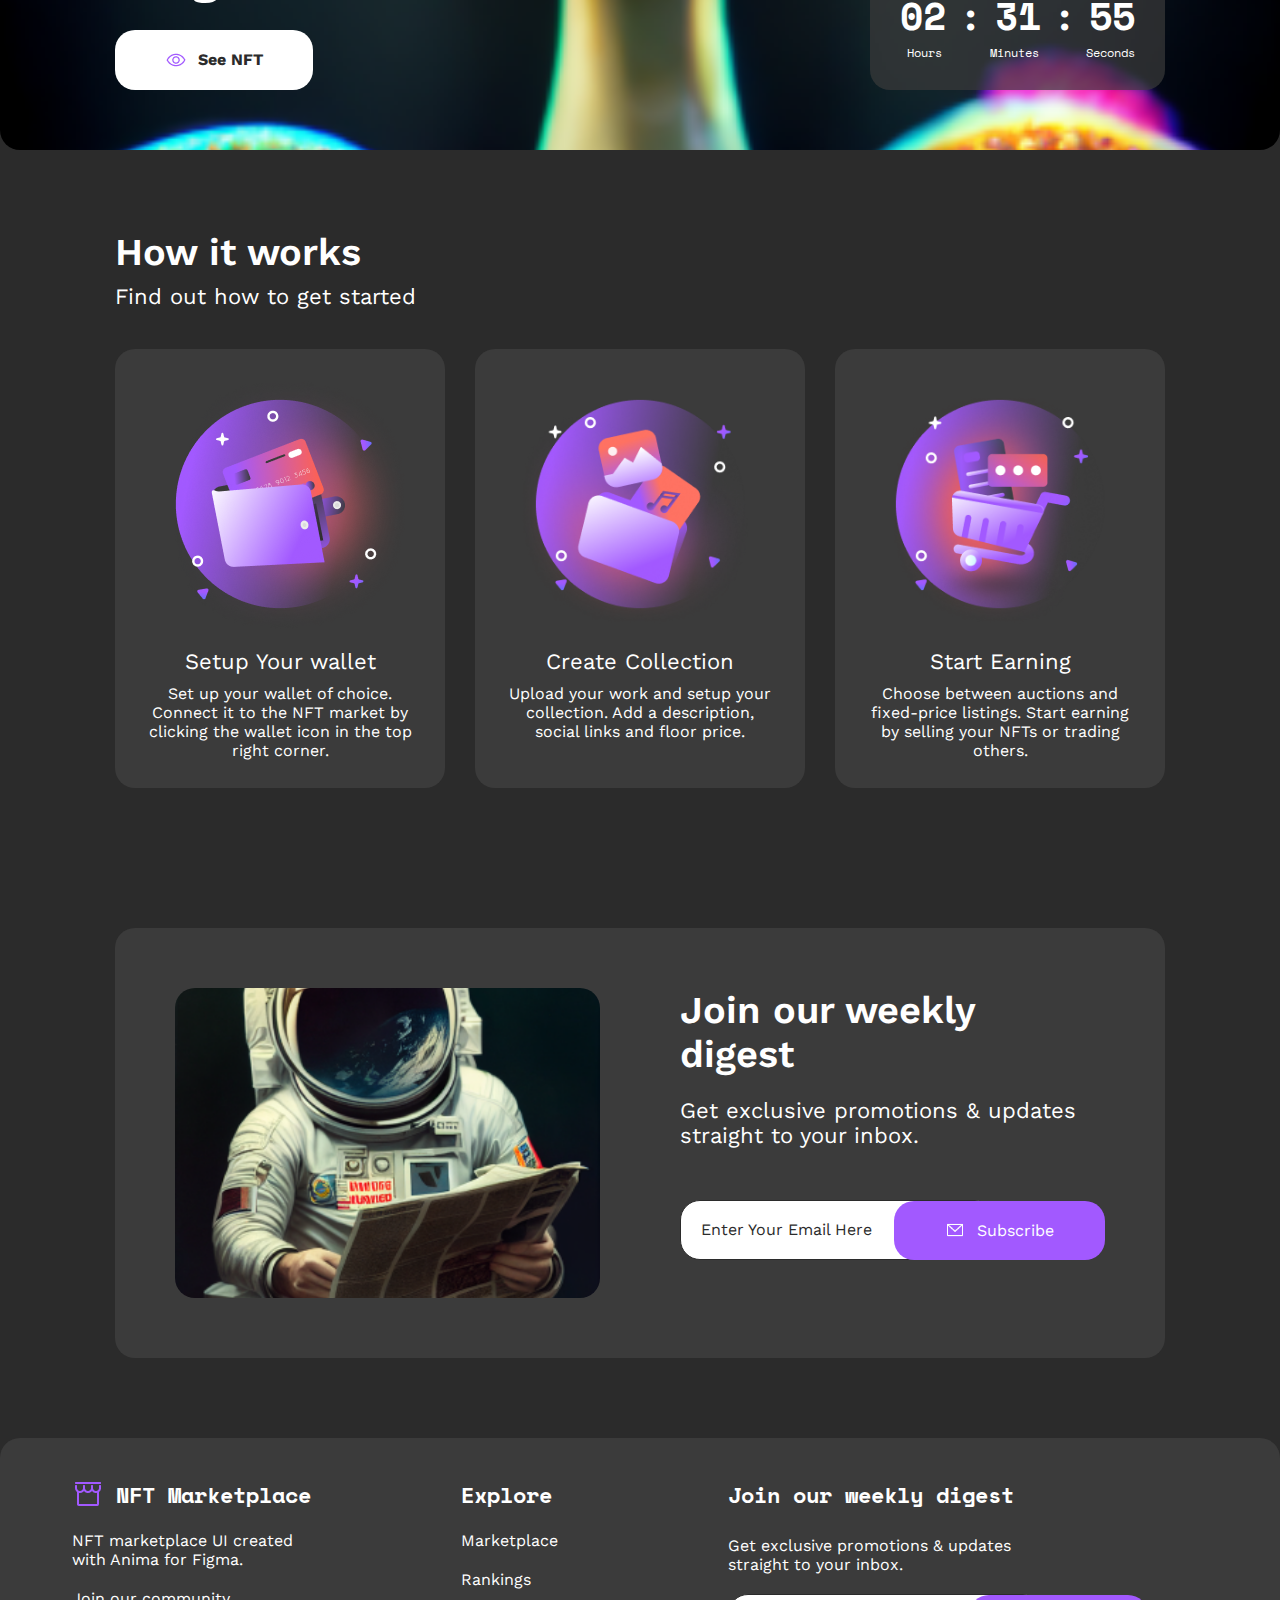
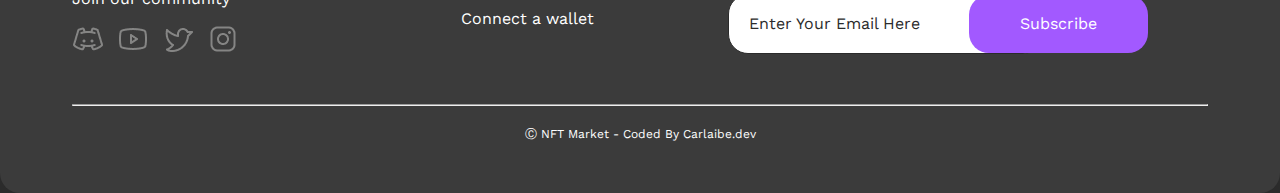
==== commit 9a8fa957: "adiconado sing-up.html e ajustado o style e responsive" ====
--- a/index.html
+++ b/index.html
@@ -15,7 +15,7 @@
         <header class="header">
             <div>
                 <img src="./src/images/icon-storefront.png" alt="ícone caixa de mercado">
-                <h5>NFT Marketplace</h5>
+                <a href="./index.html"><h5>NFT Marketplace</h5></a>
             </div>
             <nav>
                 <input type="checkbox" id="menu-hamburguer" />
@@ -28,7 +28,7 @@
                   <li><a href="#marketplace">Marketplace</a></li>
                   <li><a href="#rankings">Rankings</a></li>
                   <li><a href="#wallet">Connect a wallet</a></li>
-                  <li><a href="#" class="sing-up"><img src="./src/images/icon-user.png" alt="usuário">Sign Up</a></li>
+                  <li><a href="./sing-up.html" class="sing-up"><img src="./src/images/icon-user.png" alt="usuário">Sign Up</a></li>
                 </ul>
             </nav>
         </header>
@@ -374,7 +374,7 @@
                 <div>
                     <h4>Join our weekly digest</h4>
                     <p class="subscribe-get">Get exclusive promotions & updates straight to your inbox.</p>
-                    <input type="text" placeholder="Enter Your Email Address">
+                    <input type="text" placeholder="Enter Your Email Here">
                     <a href="#"><img src="./src/images/icon-envelope-simple.png" alt="icon de envelope"><p>Subscribe</p></a>
                 </div>
             </section>
@@ -384,7 +384,7 @@
                 <div class="footer-marketplace">
                     <div class="title">
                         <img src="./src/images/icon-storefront.png" alt="ícone caixa de mercado">
-                        <h5>NFT Marketplace</h5>
+                        <a href="./index.html"><h5>NFT Marketplace</h5></a>
                     </div>
                     <p>NFT marketplace UI created with Anima for Figma.</p>
                     <p>Join our community</p>
@@ -405,7 +405,7 @@
                     <h5>Join our weekly digest</h5>
                     <p class="footer-join-get">Get exclusive promotions & updates straight to your inbox.</p>
                     <div>
-                        <input type="text" placeholder="Enter Your Email Address">
+                        <input type="text" placeholder="Enter Your Email Here">
                         <a class="footer-subscribe" href="#"><img src="./src/images/icon-envelope-simple.png" alt="icon de envelope"><p>Subscribe</p></a>    
                     </div>
                 </div>
--- a/src/css/style.css
+++ b/src/css/style.css
@@ -32,6 +32,10 @@
 .header h5{
     font-family: var(--Space-Mono);
     font-size: 1.8rem;
+    transition: 0.2s;
+}
+.header h5:hover{
+    transform: scale(0.9);
 }
 .hero{
     display: flex;
@@ -305,7 +309,7 @@
     transform: scale(0.9);
 }
 .highlight{
-    background: url(../images/img-highlight.png) no-repeat center center;
+    background: url(../images/img-\ trending-section-2.png) no-repeat center center;
     background-size: cover;
     height: 600px;
     padding: 120px 30px 40px;
@@ -423,6 +427,11 @@
     border-radius: 20px;
     border: 1px solid var(--Gray-100);
 }
+.subscribe div input::placeholder{
+    font-size: var(--Font-Base);
+    color: var(--Gray-100);
+    font-family: var(--Work-Sans);
+}
 .subscribe div a{
     display: flex;
     align-items: center;
@@ -454,6 +463,12 @@
     gap: 12px;
     font-family: var(--Space-Mono);
 }
+.footer-marketplace .title h5{
+    transition: 0.2s;
+}
+.footer-marketplace .title h5:hover{
+    transform: scale(0.9);
+}
 .footer-marketplace p{
     margin-top: 20px;
 }
@@ -482,6 +497,11 @@
     border: 1px solid var(--Gray-100);
     margin: 20px 0 16px;
 }
+.footer-join input::placeholder{
+    font-size: var(--Font-Base);
+    color: var(--Gray-100);
+    font-family: var(--Work-Sans);
+}
 .footer-join a{
     display: flex;
     align-items: center;
@@ -503,4 +523,67 @@
 .credit{
     text-align: center;
     margin: 20px 0 10px;
+}
+
+
+/* .create-account{
+    display: flex;
+    flex-direction: column;
+    
+} */
+.create-account .img-space{
+    background-image: url(../images/img-space-sing-up.png);
+    background-repeat: no-repeat;
+    background-size: cover;
+    background-position: center;
+    height: 232px;
+    border-radius: 20px;
+}
+.create-account section{
+    display: flex;
+    flex-direction: column;
+    align-items: center;
+    padding: 30px 30px 40px;
+}
+.create-account .title{
+    width: 315px;
+    text-align: center;
+}
+.create-account .title h3{
+    margin-bottom: 20px;
+}
+.create-account .title p{
+    margin-bottom: 30px;
+}
+.create-account .inputs input{
+    width: 315px;
+    height: 46px;
+    border-radius: 20px;
+    border: 1px solid var(--Gray-100);
+    padding-left: 52px;
+    margin-bottom: 15px;
+}
+.create-account .inputs input::placeholder{
+    font-size: var(--Font-Base);
+    color: var(--Gray-100);
+    font-family: var(--Work-Sans);
+}
+.create-account .inputs .input-container{
+    position: relative;
+}
+.create-account .inputs .input-container img{
+    position: absolute;
+    top: 12px;
+    left: 20px;
+}
+.create-account .inputs button{
+    width: 315px;
+    height: 46px;
+    border-radius: 20px;
+    background-color: var(--Purple);
+    border: 1px solid var(--Purple);
+    color: var(--White);
+    font-size: var(--Font-Base);
+    font-family: var(--Work-Sans);
+    margin-top: 15px;
 }--- a/src/css/responsive.css
+++ b/src/css/responsive.css
@@ -228,6 +228,18 @@
     .footer-join img{
         opacity: 0;
         position: absolute;
+    }
+    .create-account{
+        display: flex;
+    }
+    .create-account .img-space{
+        width: 397px;
+        height: 615px;
+        margin-bottom: 20px;
+    }
+    .create-account section{
+        padding: 56px;
+        justify-content: center;
     }
 }
 @media (min-width: 1200px){
@@ -428,4 +440,21 @@
     .footer-join .footer-join-get{
         width: 330px;
     }
+    .create-account .img-space{
+        width: 610px;
+        height: 691px;
+    }
+    .create-account .title{
+        width: 460px;
+    }
+    .create-account .title h3{
+        font-size: var(--Font-H2);
+    }
+    .create-account .title p{
+        font-size: var(--Font-H5);
+    }
+    .create-account .inputs input, 
+    .create-account .inputs button{
+        width: 330px;
+    }
 }